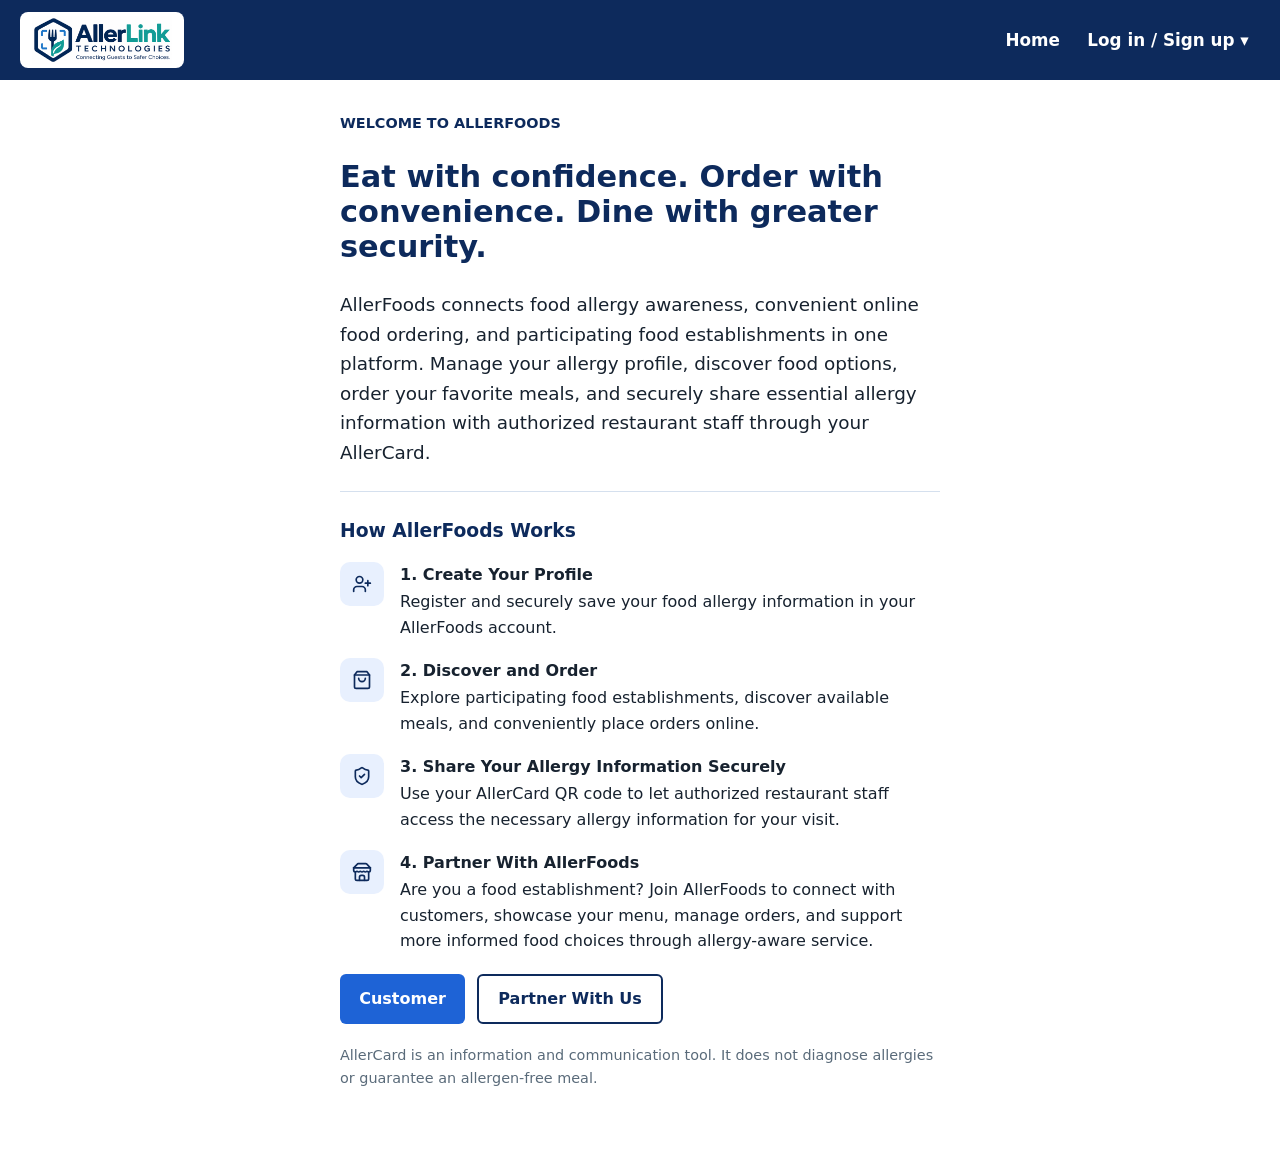
==== index.html @ 04bdafb7 "Add files via upload" ====
<!DOCTYPE html>
<html lang="en">
<head>
  <meta charset="UTF-8">
  <meta name="viewport" content="width=device-width, initial-scale=1">
  <title>AllerLink Technologies | Connecting Customers to Safer Choices</title>
  <link rel="stylesheet" href="styles.css">
</head>
<body>
  <header class="bar">
    <button type="button" id="btn-menu" class="menu-toggle" aria-label="Open menu" aria-controls="sidenav" aria-expanded="false" hidden>
      <svg viewBox="0 0 24 24" aria-hidden="true"><path d="M4 6h16M4 12h16M4 18h16"/></svg>
    </button>
    <a href="#" data-go="home" class="brand"><img src="logo.png" alt="AllerLink Technologies"></a>
    <nav>
      <button data-go="home">Home</button>
      <div class="dropdown" id="login-menu">
        <button type="button" class="dropdown-toggle" aria-haspopup="true" aria-expanded="false">Log in / Sign up ▾</button>
        <ul class="dropdown-menu" hidden>
          <li><button data-go="login" data-kind="customer">User (Customer)</button></li>
          <li><button data-go="login" data-kind="admin">Business</button></li>
          <li><button data-go="login" data-kind="employee">Employee</button></li>
        </ul>
      </div>
      <button id="btn-signout" hidden>Sign out</button>
    </nav>
  </header>

  <div class="menu-backdrop" id="menu-backdrop"></div>

  <div class="layout" id="layout">
    <aside id="sidenav" aria-label="Dashboard menu" hidden>
      <button type="button" id="btn-menu-close" class="menu-close" aria-label="Close menu">×</button>
      <div data-role="customer">
        <button data-go="customer-home"><svg viewBox="0 0 24 24" aria-hidden="true"><rect width="7" height="7" x="3" y="3" rx="1"/><rect width="7" height="7" x="14" y="3" rx="1"/><rect width="7" height="7" x="14" y="14" rx="1"/><rect width="7" height="7" x="3" y="14" rx="1"/></svg> Home</button>
        <button data-go="foods"><svg viewBox="0 0 24 24" aria-hidden="true"><path d="M3 2v7c0 1.1.9 2 2 2h4a2 2 0 0 0 2-2V2"/><path d="M7 2v20"/><path d="M21 15V2a5 5 0 0 0-5 5v6c0 1.1.9 2 2 2h3Zm0 0v7"/></svg> Explore Food</button>
        <button data-go="orders"><svg viewBox="0 0 24 24" aria-hidden="true"><path d="m7.5 4.27 9 5.15"/><path d="M21 8a2 2 0 0 0-1-1.73l-7-4a2 2 0 0 0-2 0l-7 4A2 2 0 0 0 3 8v8a2 2 0 0 0 1 1.73l7 4a2 2 0 0 0 2 0l7-4A2 2 0 0 0 21 16Z"/><path d="m3.3 7 8.7 5 8.7-5"/><path d="M12 22V12"/></svg> My Orders</button>
        <button data-go="allergy"><svg viewBox="0 0 24 24" aria-hidden="true"><path d="M20 13c0 5-3.5 7.5-7.66 8.95a1 1 0 0 1-.67-.01C7.5 20.5 4 18 4 13V6a1 1 0 0 1 1-1c2 0 4.5-1.2 6.24-2.72a1.17 1.17 0 0 1 1.52 0C14.51 3.81 17 5 19 5a1 1 0 0 1 1 1z"/><path d="m9 12 2 2 4-4"/></svg> My Allergy Profile</button>
        <button data-go="favorites"><svg viewBox="0 0 24 24" aria-hidden="true"><path d="M19 14c1.49-1.46 3-3.21 3-5.5A5.5 5.5 0 0 0 16.5 3c-1.76 0-3 .5-4.5 2-1.5-1.5-2.74-2-4.5-2A5.5 5.5 0 0 0 2 8.5c0 2.3 1.5 4.05 3 5.5l7 7Z"/></svg> Favorites</button>
        <button data-go="wallet"><svg viewBox="0 0 24 24" aria-hidden="true"><path d="M19 7V4a1 1 0 0 0-1-1H5a2 2 0 0 0 0 4h15a1 1 0 0 1 1 1v4h-3a2 2 0 0 0 0 4h3a1 1 0 0 0 1-1v-2a1 1 0 0 0-1-1"/><path d="M3 5v14a2 2 0 0 0 2 2h15a1 1 0 0 0 1-1v-4"/></svg> Wallet &amp; Rewards</button>
        <button data-go="card"><svg viewBox="0 0 24 24" aria-hidden="true"><rect width="20" height="14" x="2" y="5" rx="2"/><path d="M2 10h20"/></svg> My AllerCard</button>
        <button data-go="account"><svg viewBox="0 0 24 24" aria-hidden="true"><path d="M20 21v-2a4 4 0 0 0-4-4H8a4 4 0 0 0-4 4v2"/><circle cx="12" cy="7" r="4"/></svg> My Account</button>
        <button data-go="settings"><svg viewBox="0 0 24 24" aria-hidden="true"><path d="M12.22 2h-.44a2 2 0 0 0-2 2v.18a2 2 0 0 1-1 1.73l-.43.25a2 2 0 0 1-2 0l-.15-.08a2 2 0 0 0-2.73.73l-.22.38a2 2 0 0 0 .73 2.73l.15.1a2 2 0 0 1 1 1.72v.51a2 2 0 0 1-1 1.74l-.15.09a2 2 0 0 0-.73 2.73l.22.38a2 2 0 0 0 2.73.73l.15-.08a2 2 0 0 1 2 0l.43.25a2 2 0 0 1 1 1.73V20a2 2 0 0 0 2 2h.44a2 2 0 0 0 2-2v-.18a2 2 0 0 1 1-1.73l.43-.25a2 2 0 0 1 2 0l.15.08a2 2 0 0 0 2.73-.73l.22-.39a2 2 0 0 0-.73-2.73l-.15-.08a2 2 0 0 1-1-1.74v-.5a2 2 0 0 1 1-1.74l.15-.09a2 2 0 0 0 .73-2.73l-.22-.38a2 2 0 0 0-2.73-.73l-.15.08a2 2 0 0 1-2 0l-.43-.25a2 2 0 0 1-1-1.73V4a2 2 0 0 0-2-2z"/><circle cx="12" cy="12" r="3"/></svg> Settings &amp; Privacy</button>
      </div>
      <div data-role="employee">
        <button data-go="employee-home"><svg viewBox="0 0 24 24" aria-hidden="true"><path d="M20 21v-2a4 4 0 0 0-4-4H8a4 4 0 0 0-4 4v2"/><circle cx="12" cy="7" r="4"/></svg> Profile</button>
        <button data-go="employee-users"><svg viewBox="0 0 24 24" aria-hidden="true"><path d="M16 21v-2a4 4 0 0 0-4-4H6a4 4 0 0 0-4 4v2"/><circle cx="9" cy="7" r="4"/><path d="M22 21v-2a4 4 0 0 0-3-3.87"/><path d="M16 3.13a4 4 0 0 1 0 7.75"/></svg> Users</button>
        <button data-go="employee-businesses"><svg viewBox="0 0 24 24" aria-hidden="true"><path d="M6 22V4a2 2 0 0 1 2-2h8a2 2 0 0 1 2 2v18Z"/><path d="M6 12H4a2 2 0 0 0-2 2v6a2 2 0 0 0 2 2h2"/><path d="M18 9h2a2 2 0 0 1 2 2v9a2 2 0 0 1-2 2h-2"/><path d="M10 6h4"/><path d="M10 10h4"/><path d="M10 14h4"/><path d="M10 18h4"/></svg> Businesses</button>
        <button data-go="employee-confirmations"><svg viewBox="0 0 24 24" aria-hidden="true"><rect width="8" height="4" x="8" y="2" rx="1" ry="1"/><path d="M16 4h2a2 2 0 0 1 2 2v14a2 2 0 0 1-2 2H6a2 2 0 0 1-2-2V6a2 2 0 0 1 2-2h2"/><path d="m9 14 2 2 4-4"/></svg> Confirmation</button>
      </div>
      <div data-role="establishment">
        <button data-go="partner-home"><svg viewBox="0 0 24 24" aria-hidden="true"><path d="M20 21v-2a4 4 0 0 0-4-4H8a4 4 0 0 0-4 4v2"/><circle cx="12" cy="7" r="4"/></svg> Profile</button>
        <button data-go="partner-products"><svg viewBox="0 0 24 24" aria-hidden="true"><path d="M6 2 3 6v14a2 2 0 0 0 2 2h14a2 2 0 0 0 2-2V6l-3-4Z"/><path d="M3 6h18"/><path d="M16 10a4 4 0 0 1-8 0"/></svg> Products</button>
        <button data-go="partner-sales"><svg viewBox="0 0 24 24" aria-hidden="true"><path d="M3 3v18h18"/><path d="M7 16V9"/><path d="M12 16v-5"/><path d="M17 16V5"/></svg> Sales</button>
        <button data-go="dashboard"><svg viewBox="0 0 24 24" aria-hidden="true"><path d="M3 7V5a2 2 0 0 1 2-2h2"/><path d="M17 3h2a2 2 0 0 1 2 2v2"/><path d="M21 17v2a2 2 0 0 1-2 2h-2"/><path d="M7 21H5a2 2 0 0 1-2-2v-2"/><path d="M7 12h10"/></svg> Scan AllerCard</button>
      </div>
    </aside>

  <main>
    <button id="btn-back" class="back" aria-label="Go back" hidden>← Back</button>

    <!-- 1. HOMEPAGE -->
    <section data-view="home" class="welcome">
      <p class="eyebrow">Welcome to AllerFoods</p>
      <h1>Eat with confidence. Order with convenience. Dine with greater security.</h1>
      <p class="lead">AllerFoods connects food allergy awareness, convenient online food ordering, and participating food establishments in one platform. Manage your allergy profile, discover food options, order your favorite meals, and securely share essential allergy information with authorized restaurant staff through your AllerCard.</p>
      <hr>
      <h3>How AllerFoods Works</h3>
      <ol class="steps">
        <li class="step">
          <span class="step-icon"><svg viewBox="0 0 24 24" width="20" height="20" fill="none" stroke="currentColor" stroke-width="2" stroke-linecap="round" stroke-linejoin="round" aria-hidden="true"><path d="M16 21v-2a4 4 0 0 0-4-4H6a4 4 0 0 0-4 4v2"/><circle cx="9" cy="7" r="4"/><path d="M19 8v6"/><path d="M22 11h-6"/></svg></span>
          <div><b>1. Create Your Profile</b><p>Register and securely save your food allergy information in your AllerFoods account.</p></div>
        </li>
        <li class="step">
          <span class="step-icon"><svg viewBox="0 0 24 24" width="20" height="20" fill="none" stroke="currentColor" stroke-width="2" stroke-linecap="round" stroke-linejoin="round" aria-hidden="true"><path d="M6 2 3 6v14a2 2 0 0 0 2 2h14a2 2 0 0 0 2-2V6l-3-4Z"/><path d="M3 6h18"/><path d="M16 10a4 4 0 0 1-8 0"/></svg></span>
          <div><b>2. Discover and Order</b><p>Explore participating food establishments, discover available meals, and conveniently place orders online.</p></div>
        </li>
        <li class="step">
          <span class="step-icon"><svg viewBox="0 0 24 24" width="20" height="20" fill="none" stroke="currentColor" stroke-width="2" stroke-linecap="round" stroke-linejoin="round" aria-hidden="true"><path d="M20 13c0 5-3.5 7.5-7.66 8.95a1 1 0 0 1-.67-.01C7.5 20.5 4 18 4 13V6a1 1 0 0 1 1-1c2 0 4.5-1.2 6.24-2.72a1.17 1.17 0 0 1 1.52 0C14.51 3.81 17 5 19 5a1 1 0 0 1 1 1z"/><path d="m9 12 2 2 4-4"/></svg></span>
          <div><b>3. Share Your Allergy Information Securely</b><p>Use your AllerCard QR code to let authorized restaurant staff access the necessary allergy information for your visit.</p></div>
        </li>
        <li class="step">
          <span class="step-icon"><svg viewBox="0 0 24 24" width="20" height="20" fill="none" stroke="currentColor" stroke-width="2" stroke-linecap="round" stroke-linejoin="round" aria-hidden="true"><path d="m2 7 4.17-4.17A2 2 0 0 1 7.59 2h8.82a2 2 0 0 1 1.42.59L22 7"/><path d="M4 12v8a2 2 0 0 0 2 2h12a2 2 0 0 0 2-2v-8"/><path d="M15 22v-4a2 2 0 0 0-2-2h-2a2 2 0 0 0-2 2v4"/><path d="M2 7h20"/><path d="M22 7v3a2 2 0 0 1-2 2 2.7 2.7 0 0 1-1.59-.63.7.7 0 0 0-.82 0A2.7 2.7 0 0 1 16 12a2.7 2.7 0 0 1-1.59-.63.7.7 0 0 0-.82 0A2.7 2.7 0 0 1 12 12a2.7 2.7 0 0 1-1.59-.63.7.7 0 0 0-.82 0A2.7 2.7 0 0 1 8 12a2.7 2.7 0 0 1-1.59-.63.7.7 0 0 0-.82 0A2.7 2.7 0 0 1 4 12a2 2 0 0 1-2-2V7"/></svg></span>
          <div><b>4. Partner With AllerFoods</b><p>Are you a food establishment? Join AllerFoods to connect with customers, showcase your menu, manage orders, and support more informed food choices through allergy-aware service.</p></div>
        </li>
      </ol>
      <div class="actions">
        <button class="primary" data-go="login" data-kind="customer">Customer</button>
        <button class="ghost" data-go="partner">Partner With Us</button>
      </div>
      <p class="note">AllerCard is an information and communication tool. It does not diagnose allergies or guarantee an allergen-free meal.</p>
    </section>

    <!-- 3. CUSTOMER FLOW -->
    <section data-view="privacy" hidden>
      <h2>Before We Collect Your Information</h2>
      <p>Your privacy matters to us. Here is how AllerEats plans to collect and use your personal information.</p>

      <h3>What We Collect</h3>
      <p>Your name, email address, delivery details, food preferences, order information, and food allergy information you provide.</p>

      <h3>Why We Collect It</h3>
      <p>To help you discover partner food establishments, browse menus, place and manage orders, personalize your food experience, and provide allergy-related information when needed.</p>

      <h3>How Your Allergy Information Is Shared</h3>
      <p>If you choose to use the AllerCard, authorized personnel at participating food establishments may view your relevant allergy information after scanning your card. This helps restaurant staff identify your declared allergies and take them into consideration when handling your order.</p>

      <h3>How We Protect Your Information</h3>
      <p>We plan to implement appropriate security measures and access controls to protect your personal information. Your allergy details will not be stored directly in the QR code.</p>

      <h3>How Long We Keep Your Information</h3>
      <p>We will retain your information only for as long as necessary for the stated purposes or as required by applicable law.</p>

      <h3>Your Privacy Rights</h3>
      <p>You may exercise your applicable privacy rights, including requesting access to or correction of your information and requesting its deletion, subject to applicable legal requirements.</p>

      <p class="notice"><b>Important Food Safety Notice:</b> AllerFoods and AllerCard help communicate food allergy information but cannot guarantee that food is allergen-free or prevent all risks of cross-contact.</p>

      <label class="check"><input type="checkbox" id="consent-customer"> I have read this notice and consent to the processing of my allergy information.</label>
      <div class="actions"><button class="primary" id="btn-consent">Continue</button></div>
      <p>Already have an account? <a href="#" data-go="login" data-kind="customer">Log in</a></p>
    </section>

    <section data-view="profile" hidden>
      <h2>Your allergy profile</h2>
      <form id="form-profile">
        <label>Name or display name <input name="display_name" required></label>
        <label>Email <input name="email" type="email" required></label>
        <label>Password <input name="password" type="password" minlength="8" required></label>
        <label>Birthday <input name="birthday" type="date" required></label>
        <label>Age <input name="age" readonly></label>
        <fieldset class="allergy-field"><legend>Food allergies</legend><div id="signup-allergies"></div></fieldset>
        <label>Emergency notes (optional) <textarea name="emergency_notes" rows="2"></textarea></label>
        <button class="primary">Sign up</button>
      </form>
    </section>

    <section data-view="customer-home" hidden>
      <h2 id="home-welcome">Welcome back!</h2>
      <p class="note">Here is what is happening with your AllerFoods account today.</p>

      <h3>Order summary</h3>
      <div class="stats" id="home-summary"></div>
      <p><a href="#" data-go="orders">View all orders</a></p>

      <h3>Recommended for you today</h3>
      <div class="reco-grid" id="home-reco"></div>

      <h3>Your favorite restaurants</h3>
      <div class="rest-grid" id="home-favorites"></div>

      <h3>Promos</h3>
      <div class="promo-grid" id="home-promos"></div>

      <h3>Events</h3>
      <ul class="event-list" id="home-events"></ul>

      <h3>Sponsored</h3>
      <div class="promo-grid" id="home-ads"></div>
    </section>

    <section data-view="orders" hidden>
      <h2>My Orders</h2>
      <div class="panel"><ul id="history"></ul></div>
    </section>

    <section data-view="allergy" hidden>
      <h2>My Allergy Profile</h2>
      <p class="note">AllerFoods checks every dish against these allergies and warns you before you order.</p>
      <form class="panel" id="form-allergy">
        <fieldset class="allergy-field"><legend>Food allergies</legend><div id="edit-allergies"></div></fieldset>
        <label>Emergency notes (optional) <textarea name="emergency_notes" rows="3"></textarea></label>
        <button class="primary">Save changes</button>
      </form>
    </section>

    <section data-view="favorites" hidden>
      <h2>Favorites</h2>
      <p class="note">Restaurants you saved. Tap the heart on a restaurant in Explore Food to add one.</p>
      <div class="rest-grid" id="favorites-list"></div>
    </section>

    <section data-view="card" hidden>
      <h2>My AllerCard</h2>

      <div class="card-layout">
        <div class="card-visual">
          <div id="card3d" aria-label="3D AllerCard. Drag to rotate."></div>
          <p class="note">Drag to rotate. Use Enlarge to view full screen.</p>
          <div class="actions card-zoom-actions">
            <button type="button" class="ghost" id="btn-enlarge-3d">Enlarge 3D card</button>
            <button type="button" class="ghost" id="btn-enlarge-2d">Enlarge flat cards</button>
          </div>
          <div id="card2d"></div>
          <div class="actions">
            <button class="ghost" id="btn-download">Download card</button>
            <button class="primary" data-go="delivery">Order physical AllerCard</button>
          </div>
          <p class="note">AllerPass package: ₱199 per 3 months. Includes your AllerCard, profile updates anytime, and access at every participating establishment.</p>
        </div>
      </div>
    </section>

    <section data-view="account" hidden>
      <h2>My Account</h2>
      <form class="panel account-form" id="form-edit">
        <div class="avatar-wrap">
          <img id="avatar-preview" src="" alt="Profile picture" class="avatar" hidden>
          <div id="avatar-placeholder" class="avatar avatar-placeholder">?</div>
          <label class="avatar-btn">
            Change photo
            <input type="file" id="avatar-input" accept="image/*" hidden>
          </label>
        </div>

        <label>Membership No. <input name="membership_no" readonly class="locked"></label>
        <label>Name or display name <input name="display_name" required></label>
        <label>Gender
          <select name="gender">
            <option value="">Select…</option>
            <option value="male">Male</option>
            <option value="female">Female</option>
          </select>
        </label>
        <label>Birthday <input name="birthday" type="date" required></label>
        <label>Age <input name="age" readonly class="locked"></label>
        <label>Issue date <input name="issue_date" readonly class="locked"></label>
        <label>Valid until <input name="valid_until" readonly class="locked"></label>
        <button class="primary">Save changes</button>
      </form>
    </section>

    <section data-view="settings" hidden>
      <h2>Settings &amp; Privacy</h2>
      <form class="panel account-form" id="form-password">
        <h3>Change password</h3>
        <label>New password <input name="password" type="password" minlength="8" required autocomplete="new-password"></label>
        <label>Confirm new password <input name="confirm" type="password" minlength="8" required autocomplete="new-password"></label>
        <button class="primary">Update password</button>
      </form>
      <div class="panel account-form">
        <h3>Your privacy</h3>
        <p>Your allergy information is shown only to authorized staff at participating establishments after they scan your AllerCard. Your allergy details are not stored in the QR code.</p>
        <p>You can ask to see, correct or delete your information at any time. Email <a href="mailto:allerlinktech.customerservice@gmail.com">allerlinktech.customerservice@gmail.com</a>.</p>
        <p class="notice"><b>Important Food Safety Notice:</b> AllerFoods and AllerCard help communicate food allergy information but cannot guarantee that food is allergen-free or prevent all risks of cross-contact.</p>
      </div>
    </section>


    <section data-view="foods" hidden>
      <h2>Explore Food</h2>
      <p class="note">Pick a partner restaurant to see their posted menu. Dishes are checked against your allergy profile. Confirm ingredients with staff — AllerFoods cannot guarantee an allergen-free meal.</p>
      <div id="diet-filter"></div>
      <div id="menu"></div>
      <div class="panel">
        <h3>Your order</h3>
        <ul id="cart-lines"></ul>
        <p>Total: <b id="cart-total">₱0.00</b> · You earn <b id="cart-points">0</b> point per order</p>
        <label class="check" id="use-points-row" hidden>
          <input type="checkbox" id="use-points">
          <span>Use my points (<b id="points-available">0</b> available, 1 point = ₱1 off)</span>
        </label>
        <p id="discount-line" hidden>Points discount: −<b id="cart-discount">₱0.00</b> · You pay <b id="cart-pay">₱0.00</b></p>
        <label>Payment method
          <select id="pay-method">
            <option value="wallet">AllerPass Wallet</option>
            <option value="gcash">GCash</option>
            <option value="maya">Maya</option>
            <option value="card">Credit or debit card</option>
            <option value="cod">Cash on delivery</option>
          </select>
        </label>
        <button class="primary" id="btn-place-order">Place order</button>
      </div>
    </section>

    <section data-view="wallet" hidden>
      <h2>Wallet &amp; Rewards</h2>
      <div class="stats">
        <div class="stat"><small>Cash balance</small><b id="w-cash">₱0.00</b></div>
        <div class="stat"><small>Points</small><b id="w-points">0</b></div>
      </div>
      <p class="note">You earn 1 point for every food order. Use your points at checkout: 1 point = ₱1 off.</p>
      <form class="panel" id="form-topup">
        <h3>Add cash</h3>
        <label>Amount (₱) <input name="amount" type="number" min="50" max="10000" step="50" required></label>
        <label>Pay with
          <select name="method">
            <option value="gcash">GCash</option>
            <option value="maya">Maya</option>
            <option value="card">Credit or debit card</option>
          </select>
        </label>
        <button class="primary">Add cash</button>
        <small>Demo: payments are simulated. Real money needs a payment gateway such as PayMongo.</small>
      </form>
    </section>

    <section data-view="signup-done" hidden>
      <div class="status" id="signup-loading">
        <div class="spinner" aria-hidden="true"></div>
        <p>Creating your account…</p>
      </div>
      <div class="status" id="signup-success" hidden>
        <div class="tick" aria-hidden="true">✓</div>
        <h2>Successfully signed up</h2>
        <button class="primary" data-go="login" data-kind="customer">Sign-In</button>
      </div>
    </section>


    <section data-view="delivery" hidden>
      <h2>Delivery information</h2>
      <form id="form-delivery">
        <label>Contact number <input name="phone" type="tel" required></label>
        <label>House/building number and street <input name="street" required></label>
        <label>Barangay <input name="barangay" required></label>
        <label>City/Municipality <input name="city" required></label>
        <label>Province <input name="province" required></label>
        <label>ZIP code <input name="zip" required></label>
        <label>Delivery instructions (optional) <textarea name="notes" rows="2"></textarea></label>
        <label>Payment method
          <select name="payment_method">
            <option value="gcash">GCash</option>
            <option value="maya">Maya</option>
            <option value="card">Credit or debit card</option>
            <option value="cod">Cash on delivery</option>
          </select>
        </label>
        <button class="primary">Place order</button>
      </form>
    </section>

    <section data-view="done" hidden>
      <h2>Order received</h2>
      <p>We sent a confirmation to your email. We will confirm your delivery date once your card is ready.</p>
      <div class="actions"><button class="primary" data-go="customer-home">Back to dashboard</button></div>
    </section>

    <!-- 2. FOOD ESTABLISHMENT FLOW -->
    <section data-view="partner" hidden>
      <h2>Partner with AllerLink</h2>
      <p>Membership: <b>₱399 per month</b>, billed after your application is approved.</p>
      <form id="form-partner">
        <label>Business name <input name="business_name" required></label>
        <label>Business type
          <select name="business_type"><option>Restaurant</option><option>Café</option><option>Bakery</option><option>Hotel or resort</option><option>Catering</option><option>Food stall or court</option><option>Others</option></select>
          <input name="business_type_other" placeholder="Type your business type, e.g. Food truck" hidden>
        </label>
        <label>Business address <input name="address" required></label>
        <label>Contact person <input name="contact_person" required></label>
        <label>Business email (this is your login) <input name="email" type="email" required></label>
        <label>Password <input name="password" type="password" minlength="8" required></label>
        <label>Phone number <input name="phone" type="tel" required></label>
        <fieldset class="doc-group">
          <legend>Proof of registered business</legend>
          <p class="note">Upload a clear photo or scan of each document. PDF or image (JPG, PNG, ...), up to 2 MB each. Only the AllerLink team reviewing your application can see them.</p>
          <div id="doc-fields"></div>
        </fieldset>
        <label class="check"><input type="checkbox" name="consent" required> I acknowledge the privacy notice and agree to handle customer allergy information only for food-safety communication.</label>
        <button class="primary">Submit application</button>
      </form>
      <p>Already a partner? <a href="#" data-go="login" data-kind="admin">Log in</a></p>
    </section>

    <section data-view="partner-done" hidden>
      <h2>Application received</h2>
      <p>The AllerLink team will review it and email you an approval or rejection. Once approved, log in with the email and password you just registered.</p>
    </section>

    <section data-view="login" hidden>
      <h2 id="login-title">User log in</h2>
      <form id="form-login">
        <label>Email <input name="email" type="email" required></label>
        <label>Password <input name="password" type="password" required></label>
        <button class="primary">Log in</button>
      </form>
      <p id="signup-line">No account yet? <a href="#" id="signup-link" data-go="privacy">Sign up</a></p>
    </section>

    <!-- PARTNER / BUSINESS DASHBOARD -->
    <section data-view="partner-home" hidden>
      <h2>Business profile</h2>
      <p class="note">Your restaurant or café account on AllerLink. Guests never see this page.</p>
      <form class="panel" id="form-partner-profile">
        <div class="avatar-wrap">
          <img id="biz-avatar-preview" src="" alt="Business logo" class="avatar" hidden>
          <div id="biz-avatar-placeholder" class="avatar avatar-placeholder">B</div>
          <label class="avatar-btn">
            Change business photo
            <input type="file" id="biz-avatar-input" accept="image/*" hidden>
          </label>
        </div>
        <label>Business name <input name="business_name" required></label>
        <label>Business type
          <select name="business_type">
            <option>Restaurant</option><option>Café</option><option>Bakery</option>
            <option>Hotel or resort</option><option>Catering</option><option>Food stall or court</option><option>Others</option>
          </select>
          <input name="business_type_other" placeholder="Type your business type, e.g. Food truck" hidden>
        </label>
        <label>Business address <input name="address"></label>
        <label>Contact person <input name="contact_person"></label>
        <label>Business email <input name="email" type="email"></label>
        <label>Phone number <input name="phone" type="tel"></label>
        <label>About / notes (optional) <textarea name="notes" rows="2"></textarea></label>
        <button class="primary" type="submit">Save profile</button>
        <p id="partner-profile-msg" class="note"></p>
      </form>
      <div class="stats">
        <div class="stat"><small>Account status</small><b id="partner-status">—</b></div>
        <div class="stat"><small>Total scans</small><b id="partner-scan-count">0</b></div>
      </div>
    </section>

    <section data-view="partner-products" hidden>
      <h2>Products</h2>
      <p class="note">Add dishes guests can order on AllerFoods. Include ingredients so allergy checks stay accurate.</p>
      <form class="panel" id="form-product">
        <h3 id="product-form-title">Add product</h3>
        <label>Name <input name="name" required placeholder="Grilled Chicken Bowl"></label>
        <label>Price (₱) <input name="price" type="number" min="1" step="0.01" required></label>
        <label>Ingredients <input name="ingredients" placeholder="chicken, rice, garlic, oil"></label>
        <label>Allergens (comma-separated) <input name="allergens" placeholder="gluten, dairy"></label>
        <fieldset class="diet-field"><legend>Dietary tags (optional)</legend><div id="product-diets"></div></fieldset>
        <label>Photo (optional) <input type="file" id="product-image-input" accept="image/*"></label>
        <div id="product-image-wrap" class="photo-preview" hidden>
          <img id="product-image-preview" alt="Photo preview">
          <button type="button" id="product-image-remove" aria-label="Remove photo">×</button>
        </div>
        <button class="primary" type="submit" id="product-submit">Add product</button>
        <button class="ghost" type="button" id="product-cancel" hidden>Cancel</button>
      </form>
      <div id="product-list" class="list-stack"></div>
    </section>

    <section data-view="partner-sales" hidden>
      <h2>Sales</h2>
      <p class="note">Totals from recorded partner sales. Switch the range below.</p>
      <div class="filters" id="sales-range">
        <button type="button" data-range="daily" aria-pressed="true">Daily</button>
        <button type="button" data-range="monthly">Monthly</button>
        <button type="button" data-range="yearly">Yearly</button>
      </div>
      <div class="stats">
        <div class="stat"><small id="sales-label">Today</small><b id="sales-total">₱0</b></div>
        <div class="stat"><small>Orders</small><b id="sales-count">0</b></div>
        <div class="stat"><small>Average order</small><b id="sales-avg">₱0</b></div>
      </div>
      <div class="panel table-wrap">
        <table>
          <thead><tr><th>When</th><th>Item / note</th><th>Amount</th></tr></thead>
          <tbody id="sales-rows"></tbody>
        </table>
      </div>
      <form class="panel" id="form-manual-sale">
        <h3>Record a sale (optional)</h3>
        <label>Description <input name="note" placeholder="Walk-in order" required></label>
        <label>Amount (₱) <input name="amount" type="number" min="1" step="0.01" required></label>
        <button class="primary" type="submit">Add to sales</button>
      </form>
    </section>

    <!-- EMPLOYEE DASHBOARD -->
    <section data-view="employee-home" hidden>
      <h2>Employee profile</h2>
      <p class="note">Your AllerLink staff account. Your ID is assigned by AllerLink and cannot be changed.</p>
      <form class="panel" id="form-employee">
        <div class="avatar-wrap">
          <img id="emp-avatar-preview" src="" alt="Profile picture" class="avatar" hidden>
          <div id="emp-avatar-placeholder" class="avatar avatar-placeholder">E</div>
          <label class="avatar-btn">
            Change photo
            <input type="file" id="emp-avatar-input" accept="image/*" hidden>
          </label>
        </div>
        <label>Employee ID <input name="employee_no" readonly class="locked"></label>
        <label>Email <input name="email" readonly class="locked"></label>
        <label>Name <input name="display_name" required></label>
        <label>Branch <input name="branch" placeholder="e.g. Main branch" required></label>
        <button class="primary" type="submit">Save profile</button>
      </form>
    </section>

    <section data-view="employee-users" hidden>
      <h2>Users</h2>
      <p class="note">Customer accounts. Suspending blocks sign-in. Deleting removes the account and its data for good.</p>
      <div class="stats">
        <div class="stat"><small>Total</small><b id="eu-total">0</b></div>
        <div class="stat"><small>Active</small><b id="eu-active">0</b></div>
        <div class="stat"><small>Inactive</small><b id="eu-inactive">0</b></div>
      </div>
      <input id="eu-search" type="search" placeholder="Search name or email" aria-label="Search">
      <div class="panel table-wrap">
        <table>
          <thead><tr><th>User</th><th>Points</th><th>Orders</th><th>Status</th><th></th></tr></thead>
          <tbody id="eu-rows"></tbody>
        </table>
      </div>
      <div class="panel" id="eu-detail" hidden></div>
    </section>

    <section data-view="employee-businesses" hidden>
      <h2>Businesses</h2>
      <p class="note">Business accounts. Suspending also hides the business from AllerFoods.</p>
      <div class="stats">
        <div class="stat"><small>Total</small><b id="eb-total">0</b></div>
        <div class="stat"><small>Active</small><b id="eb-active">0</b></div>
        <div class="stat"><small>Inactive</small><b id="eb-inactive">0</b></div>
      </div>
      <input id="eb-search" type="search" placeholder="Search name, address or contact" aria-label="Search">
      <div class="panel table-wrap">
        <table>
          <thead><tr><th>Business</th><th>Location</th><th>Products</th><th>Sales</th><th>Status</th><th></th></tr></thead>
          <tbody id="eb-rows"></tbody>
        </table>
      </div>
      <div class="panel" id="eb-detail" hidden></div>
    </section>

    <section data-view="employee-confirmations" hidden>
      <h2>Confirmation</h2>
      <p class="note">Review business applications. Approving activates the account the business registered and emails the owner.</p>
      <div class="filters" id="ec-filter">
        <button type="button" data-filter="pending" aria-pressed="true">Pending</button>
        <button type="button" data-filter="approved" aria-pressed="false">Approved</button>
        <button type="button" data-filter="rejected" aria-pressed="false">Rejected</button>
        <button type="button" data-filter="all" aria-pressed="false">All</button>
      </div>
      <div id="ec-list" class="list-stack"></div>
    </section>

    <section data-view="dashboard" hidden>
      <h2>Scan AllerCard</h2>
      <div class="stats"><div class="stat"><small>Total scans</small><b id="stat-total">0</b></div></div>
      <div class="panel">
        <h3>Scan an AllerCard</h3>
        <div id="reader"></div>
        <button class="primary" id="btn-scan">Start camera</button>
        <small>Demo: paste a card ID instead</small>
        <input id="manual-token" placeholder="Card ID">
        <button class="ghost" id="btn-manual">Look up</button>
      </div>
      <div class="panel result" id="result" hidden>
        <h3>Allergies for this visit</h3>
        <p id="result-name"></p>
        <ul id="result-allergies"></ul>
        <p class="note">Verify ingredients and cross-contact before serving. This view closes when you press done.</p>
        <button class="ghost" id="btn-close">Done</button>
      </div>
    </section>
  </main>
  </div>

  <div id="zoom-layer" hidden>
    <div id="zoom-bar">
      <button type="button" id="zoom-out" aria-label="Zoom out">−</button>
      <button type="button" id="zoom-in" aria-label="Zoom in">+</button>
      <button type="button" id="zoom-close">Close</button>
    </div>
    <div id="zoom-stage">
      <img id="zoom-img" alt="AllerCard enlarged">
    </div>
  </div>

  <script src="https://cdnjs.cloudflare.com/ajax/libs/qrcodejs/1.0.0/qrcode.min.js"></script>
  <script src="https://cdnjs.cloudflare.com/ajax/libs/html5-qrcode/2.3.8/html5-qrcode.min.js"></script>
  <script src="https://cdn.jsdelivr.net/npm/@supabase/supabase-js@2.45.0/dist/umd/supabase.min.js"></script>
  <script src="https://cdn.jsdelivr.net/npm/three@0.128.0/build/three.min.js"></script>
  <script src="https://cdn.jsdelivr.net/npm/three@0.128.0/examples/js/controls/OrbitControls.js"></script>
  <script src="cardart.js"></script>
  <script src="card3d.js"></script>
  <script src="allergy-picker.js"></script>
  <script src="business-documents.js"></script>
  <script src="diets.js"></script>
  <script src="app.js"></script>
  <script src="foods.js"></script>
  <script src="promos.js"></script>
  <script src="customer-home.js"></script>
  <script src="employee.js"></script>
  <script src="card-zoom.js"></script>
</body>
</html>
---- styles.css ----
:root {
  --navy: #0d2a5c;
  --blue: #1e63d6;
  --blue-light: #dbe7fb;
  --bg: #ffffff;
  --ink: #17222f;
  --line: #d5e0ee;
  font-family: "Segoe UI", system-ui, sans-serif;
}
* { box-sizing: border-box; }
body { margin: 0; background: var(--bg); color: var(--ink); line-height: 1.6; }

.bar { display: flex; justify-content: space-between; align-items: center; flex-wrap: wrap; gap: .5rem;
       padding: .75rem 1.25rem; background: var(--navy); }
.brand { color: #fff; font-weight: 700; font-size: 1.2rem; text-decoration: none; }
.brand small { color: var(--blue-light); font-weight: 400; }
.bar nav button { background: none; border: 0; color: #fff; font: inherit; font-weight: 700; font-size: 1.05rem;
                  cursor: pointer; padding: .4rem .7rem; }
.bar nav button:hover { text-decoration: underline; }

main { width: 100%; max-width: 640px; margin: 0 auto; padding: 2rem 1.25rem 4rem; }
h1 { font-size: clamp(1.9rem, 5vw, 2.8rem); line-height: 1.15; color: var(--navy); }
h2 { color: var(--navy); }
.back { background: none; border: 0; color: var(--navy); font: inherit; font-weight: 600; cursor: pointer; padding: 0; margin-bottom: 1rem; }
.back:hover { text-decoration: underline; }
main a { color: var(--navy); font-weight: 600; }
.lead { font-size: 1.15rem; }
.how { padding-left: 1.2rem; }
.note { font-size: .9rem; color: #5a6b7a; }
[hidden] { display: none !important; }

form { display: grid; gap: .9rem; }
label { display: grid; gap: .25rem; font-weight: 600; }
input, select, textarea { font: inherit; padding: .55rem .7rem; border: 1px solid var(--line); border-radius: 6px; background: #fff; }
input:focus-visible, select:focus-visible, textarea:focus-visible, button:focus-visible { outline: 3px solid var(--blue); outline-offset: 2px; }
.check { display: flex; gap: .6rem; font-weight: 400; align-items: start; }

button.primary, button.ghost { font: inherit; font-weight: 600; padding: .65rem 1.2rem; border-radius: 6px; cursor: pointer; }
button.primary { background: var(--blue); color: #fff; border: 0; }
button.ghost { background: #fff; color: var(--navy); border: 2px solid var(--navy); }
.actions { display: flex; gap: .75rem; flex-wrap: wrap; margin: 1.25rem 0; }

#card3d { width: 100%; aspect-ratio: 16 / 10; overflow: hidden; border-radius: 12px; cursor: grab;
          background: radial-gradient(circle at 50% 40%, #ffffff, var(--blue-light)); }
#card3d:active { cursor: grabbing; }
#card3d canvas { display: block; max-width: 100%; height: auto; }
.panel { background: #fff; border: 1px solid var(--line); border-radius: 8px; padding: 1rem; margin-bottom: 1rem; display: grid; gap: .6rem; }
.result { border-color: var(--blue); background: #f3f7fe; }

.status { display: grid; justify-items: center; gap: 1rem; padding: 3rem 0; text-align: center; }
.spinner { width: 56px; height: 56px; border: 6px solid var(--blue-light); border-top-color: var(--blue);
           border-radius: 50%; animation: spin .9s linear infinite; }
.tick { width: 72px; height: 72px; display: grid; place-items: center; border-radius: 50%;
        background: var(--blue); color: #fff; font-size: 2.5rem; }
@keyframes spin { to { transform: rotate(360deg); } }
@media (prefers-reduced-motion: reduce) { .spinner { animation-duration: 3s; } }

/* Dashboard side menu */
.layout.with-side { display: grid; grid-template-columns: 250px 1fr; }
#sidenav { display: flex; flex-direction: column; gap: .25rem; padding: 1rem .75rem;
           background: var(--navy); min-height: calc(100vh - 56px); }
#sidenav [data-role] { display: contents; }
#sidenav button { display: flex; align-items: center; gap: .75rem; width: 100%; padding: .65rem .8rem;
                  background: none; border: 0; border-radius: 8px; color: #fff; font: inherit; font-weight: 700;
                  text-align: left; cursor: pointer; }
#sidenav button:hover { background: rgba(255, 255, 255, .12); }
#sidenav button[aria-current] { background: var(--blue); font-weight: 600; }
#sidenav svg { width: 20px; height: 20px; flex: none; fill: none; stroke: currentColor;
               stroke-width: 2; stroke-linecap: round; stroke-linejoin: round; }


/* Dashboard look: navy side menu, light page, white cards */
.layout.with-side { background: #f2f5fa; }
.layout.with-side main { max-width: 900px; margin: 0; }
.layout.with-side button.primary { background: var(--blue); }
.stats { display: grid; grid-template-columns: repeat(auto-fit, minmax(160px, 1fr)); gap: 1rem; margin: 1rem 0; }
.stat { display: grid; gap: .25rem; padding: 1rem; background: #fff; border: 1px solid var(--line);
        border-radius: 12px; box-shadow: 0 1px 3px rgba(13, 42, 92, .08); }
.stat b { font-size: 1.6rem; color: var(--navy); }
.chips { display: flex; flex-wrap: wrap; gap: .5rem; }
.chip { padding: .25rem .8rem; background: #e8f0fe; color: var(--navy); border-radius: 999px; font-weight: 600; }
.dish { display: flex; justify-content: space-between; align-items: center; gap: 1rem; margin-bottom: .6rem;
        padding: .75rem 1rem; background: #fff; border: 1px solid var(--line); border-radius: 10px; }
.dish.unsafe { background: #fff7f7; border-color: #f0b4b4; }
.dish.unsafe .dish-img { opacity: .6; }
.tag { padding: .2rem .6rem; background: #fde8e8; color: #a12626; border-radius: 6px;
       font-size: .85rem; font-weight: 600; white-space: nowrap; }
.link { background: none; border: 0; padding: 0; color: var(--navy); font: inherit; text-decoration: underline; cursor: pointer; }

.brand img { display: block; height: 56px; padding: 4px 12px; background: #fff; border-radius: 8px; }
#card2d { display: grid; grid-template-columns: repeat(auto-fit, minmax(280px, 1fr)); gap: 1rem; margin: 1rem 0; }
#card2d canvas { width: 100%; height: auto; border-radius: 10px; box-shadow: 0 2px 8px rgba(13, 42, 92, .15); }
#history { margin: 0; padding-left: 1.2rem; }

.layout.with-side main { max-width: 1180px; margin: 0 auto; padding: 2rem 1.75rem 4rem; }

.card-layout {
  display: flex;
  flex-direction: row;
  flex-wrap: nowrap;
  gap: 2.5rem;
  align-items: flex-start;
  justify-content: center;
  margin: 1.5rem auto 2.5rem;
  width: 100%;
  max-width: 1100px;
}
.card-info { flex: 0 1 420px; min-width: 320px; }
.card-info h3 { margin-top: 0; margin-bottom: 0.85rem; font-size: 1.25rem; }
.card-info .panel { padding: 1.35rem 1.4rem; gap: 0.85rem; box-shadow: 0 2px 10px rgba(13, 42, 92, 0.07); }
.card-info input.locked, .card-info input[readonly] {
  background: #f0f4f9; color: #3a4a5a; cursor: default; border-color: #c8d4e4;
}
.avatar-wrap { display: flex; flex-direction: column; align-items: center; gap: 0.6rem; margin-bottom: 0.5rem; }
.avatar {
  width: 96px; height: 96px; border-radius: 50%; object-fit: cover;
  border: 3px solid var(--blue-light); background: #e8eef7;
}
.avatar-placeholder {
  display: grid; place-items: center; font-size: 2rem; font-weight: 700; color: var(--navy); background: var(--blue-light);
}
.avatar-btn { font-size: 0.9rem; font-weight: 600; color: var(--blue); cursor: pointer; text-decoration: underline; }
.card-visual { flex: 0 1 520px; min-width: 280px; display: flex; flex-direction: column; align-items: center; }
.card-visual #card3d { width: 100%; max-width: 480px; }
.card-visual .note { text-align: center; }

#card2d canvas { cursor: zoom-in; }
#card3d.is-fullscreen {
  position: fixed; inset: 0; z-index: 80; width: 100vw; max-width: none; height: 100vh;
  aspect-ratio: auto; border-radius: 0; background: #eef3fb;
}
#card3d.is-fullscreen canvas { width: 100% !important; height: 100% !important; }
#zoom-layer { position: fixed; inset: 0; z-index: 90; background: rgba(13, 42, 92, .92); }
#zoom-layer.mode-3d { background: transparent; pointer-events: none; }
#zoom-layer.mode-3d #zoom-bar { pointer-events: auto; }
#zoom-bar { position: absolute; top: .75rem; right: .75rem; z-index: 2; display: flex; gap: .5rem; }
#zoom-bar button {
  min-width: 44px; min-height: 44px; border: 0; border-radius: 8px;
  background: #fff; color: var(--navy); font-weight: 700; font-size: 1.1rem;
}
#zoom-stage { width: 100%; height: 100%; overflow: hidden; display: grid; place-items: center; touch-action: none; }
#zoom-img { max-width: 92vw; max-height: 88vh; transform-origin: center center; border-radius: 12px; cursor: grab; }
.cart-remove { margin-left: .6rem; background: none; border: 0; padding: 0; color: #a12626; font-weight: 700; text-decoration: underline; cursor: pointer; }

@media (max-width: 980px) {
  .card-layout { flex-direction: column; align-items: center; }
  .card-info, .card-visual { width: 100%; max-width: 480px; }
}

/* Partner desk */
.list-stack { display: grid; gap: .75rem; margin-top: 1rem; }
.product-card .product-head { display: flex; justify-content: space-between; gap: 1rem; align-items: start; }
.product-card .meta { margin: .25rem 0 0; font-size: .9rem; color: #5a6b7a; }
.danger-btn { color: #a12626 !important; border-color: #a12626 !important; }
.filters { display: flex; flex-wrap: wrap; gap: .5rem; margin: 0 0 1rem; }
.filters button {
  min-height: 40px; border-radius: 999px; border: 1px solid var(--line);
  background: #fff; color: var(--navy); font-weight: 700; padding: .35rem 1rem;
}
.filters button[aria-pressed="true"] { background: var(--navy); color: #fff; border-color: var(--navy); }
.table-wrap { overflow-x: auto; }
.table-wrap table { width: 100%; border-collapse: collapse; font-size: .92rem; }
.table-wrap th, .table-wrap td { text-align: left; padding: .65rem .5rem; border-top: 1px solid var(--line); }
.table-wrap th { color: #5a6b7a; font-size: .75rem; text-transform: uppercase; }

.card-zoom-actions { justify-content: center; margin: 0.5rem 0 0.75rem; }
#zoom-layer[hidden] { display: none !important; }

/* AllerFoods restaurants */
.rest-grid {
  display: grid;
  grid-template-columns: repeat(auto-fill, minmax(140px, 1fr));
  gap: 0.85rem;
  margin: 0.75rem 0 1.25rem;
}
.rest-card {
  display: flex;
  flex-direction: column;
  align-items: center;
  gap: 0.45rem;
  padding: 1rem 0.75rem;
  background: #fff;
  border: 1px solid var(--line);
  border-radius: 12px;
  cursor: pointer;
  text-align: center;
  font: inherit;
  color: var(--ink);
}
.rest-card:hover { border-color: var(--blue); box-shadow: 0 2px 8px rgba(13,42,92,.1); }
.rest-logo {
  width: 72px;
  height: 72px;
  border-radius: 50%;
  object-fit: cover;
  border: 3px solid var(--blue-light);
  background: #e8eef7;
}
.rest-logo-fallback {
  display: grid;
  place-items: center;
  font-size: 1.6rem;
  font-weight: 700;
  color: var(--navy);
}
.rest-name { font-weight: 700; color: var(--navy); font-size: 0.95rem; }
.rest-meta { font-size: 0.8rem; color: #5a6b7a; }
.rest-heading {
  display: flex;
  align-items: center;
  gap: 0.85rem;
  margin: 0.5rem 0 1rem;
}
.back-inline {
  background: none;
  border: 0;
  color: var(--navy);
  font: inherit;
  font-weight: 600;
  cursor: pointer;
  padding: 0;
  margin-bottom: 0.5rem;
}
.back-inline:hover { text-decoration: underline; }

/* Cart quantity + / − */
.cart-line {
  display: flex;
  align-items: center;
  justify-content: space-between;
  gap: 0.75rem;
  list-style: none;
  margin: 0.4rem 0;
}
#cart-lines { padding-left: 0; }
.qty-controls {
  display: inline-flex;
  align-items: center;
  gap: 0.35rem;
}
.qty-btn {
  width: 32px;
  height: 32px;
  border-radius: 8px;
  border: 1px solid var(--line);
  background: #fff;
  color: var(--navy);
  font-weight: 700;
  font-size: 1.1rem;
  line-height: 1;
  cursor: pointer;
}
.qty-btn:hover { border-color: var(--blue); }
.qty-num { min-width: 1.25rem; text-align: center; font-weight: 700; }

/* Log in / Sign up dropdown */
.dropdown { position: relative; display: inline-block; }
.dropdown-menu { position: absolute; right: 0; top: 100%; z-index: 20; min-width: 190px; margin: .25rem 0 0;
                 padding: .35rem; list-style: none; background: #fff; border: 1px solid var(--line);
                 border-radius: 8px; box-shadow: 0 4px 14px rgba(13, 42, 92, .18); }
.bar nav .dropdown-menu button { display: block; width: 100%; text-align: left; color: var(--navy);
                                 font-size: 1rem; border-radius: 6px; }
.bar nav .dropdown-menu button:hover { background: var(--blue-light); text-decoration: none; }

/* Homepage */
.welcome h1 { font-size: clamp(1.5rem, 4vw, 1.9rem); }
.welcome h3 { color: var(--navy); margin: 1.5rem 0 1rem; }
.welcome hr { border: 0; border-top: 1px solid var(--line); margin: 1.5rem 0 0; }
.eyebrow { margin: 0 0 .75rem; font-size: .9rem; font-weight: 600; text-transform: uppercase; color: var(--navy); }
.steps { display: grid; gap: 1.1rem; margin: 0; padding: 0; list-style: none; }
.step { display: flex; gap: 1rem; align-items: flex-start; }
.step p { margin: .1rem 0 0; }
.step-icon { flex: none; display: grid; place-items: center; width: 44px; height: 44px; border-radius: 10px;
             background: #e8f0fe; color: var(--navy); }
.step-icon svg { width: 20px; height: 20px; fill: none; stroke: currentColor; stroke-width: 2;
                 stroke-linecap: round; stroke-linejoin: round; }

/* Employee dashboard */
[data-view="employee-home"] { max-width: 480px; margin: 0 auto; } /* centers the title, note and form together */
#form-employee input[readonly] { background: #f0f4f9; color: #3a4a5a; cursor: default; border-color: #c8d4e4; }
#eu-search, #eb-search { width: 100%; max-width: 380px; margin-bottom: 1rem; }
.row-actions { white-space: nowrap; }
.row-actions .link { margin-right: .75rem; }
.link.danger { color: #a12626; }
.badge { padding: .2rem .6rem; border-radius: 999px; font-size: .85rem; font-weight: 600; white-space: nowrap; }
.badge.ok { background: #e8f0fe; color: var(--navy); }
.badge.off { background: #fde8e8; color: #a12626; }
.detail-grid { display: grid; grid-template-columns: repeat(auto-fit, minmax(180px, 1fr)); gap: .75rem 1.5rem; }
.detail-grid div { display: grid; }
.detail-grid small { color: #5a6b7a; }

/* Product photos */
.product-thumb { width: 72px; height: 72px; object-fit: cover; border-radius: 10px; flex: none; }
.product-text { flex: 1; }
.photo-preview { position: relative; width: 120px; height: 120px; }
.photo-preview img { width: 100%; height: 100%; object-fit: cover; border-radius: 10px; }
.photo-preview button { position: absolute; top: -8px; right: -8px; width: 26px; height: 26px; padding: 0;
                        border: 0; border-radius: 50%; background: #a12626; color: #fff;
                        font-size: 1.1rem; line-height: 1; cursor: pointer; }
.dish-img { width: 72px; height: 72px; object-fit: cover; border-radius: 10px; flex: none; }
.dish > div { flex: 1; }

/* Allergy dropdown */
.allergy-field { border: 0; margin: 0; padding: 0; min-width: 0; }
.allergy-field legend { padding: 0; margin-bottom: .25rem; font-weight: 600; }
.allergy-dropdown { border: 1px solid var(--line); border-radius: 6px; background: #fff; }
.allergy-dropdown summary { padding: .55rem .7rem; cursor: pointer; overflow: hidden;
                            text-overflow: ellipsis; white-space: nowrap; text-transform: capitalize; }
.allergy-options { display: grid; grid-template-columns: repeat(auto-fill, minmax(160px, 1fr)); gap: .6rem;
                   padding: .75rem; border-top: 1px solid var(--line); }
.allergy-options input[type="checkbox"] { width: auto; padding: 0; margin-top: .3rem; }
.allergy-other { grid-column: 1 / -1; display: grid; gap: .6rem; }
.allergy-add { display: flex; gap: .5rem; }
.allergy-add input { flex: 1; min-width: 0; }
.allergy-add button { padding: .45rem 1rem; }
.chip-remove { background: none; border: 0; padding: 0 .1rem; margin-left: .2rem; color: var(--navy);
               font: inherit; font-weight: 700; cursor: pointer; }

/* Mobile: hamburger + slide-in dashboard menu */
.menu-toggle { display: none; align-items: center; justify-content: center; width: 44px; height: 44px; padding: 0;
               background: none; border: 0; border-radius: 8px; color: #fff; cursor: pointer; }
.menu-toggle:hover { background: rgba(255, 255, 255, .12); }
.menu-toggle svg { width: 26px; height: 26px; fill: none; stroke: currentColor; stroke-width: 2; stroke-linecap: round; }
#sidenav .menu-close { display: none; }
.menu-backdrop { display: none; }

@media (max-width: 700px) {
  .menu-toggle { display: inline-flex; }
  .brand { margin-right: auto; }
  .brand img { height: 44px; }

  .layout.with-side { grid-template-columns: minmax(0, 1fr); }
  .layout.with-side main { padding: 1.25rem 1rem 3rem; min-width: 0; }

  #sidenav { position: fixed; top: 0; bottom: 0; left: 0; z-index: 70; width: min(280px, 82vw); min-height: 0;
             overflow-y: auto; transform: translateX(-100%); transition: transform .2s ease; }
  body.menu-open #sidenav { transform: none; }
  #sidenav .menu-close { display: block; width: auto; align-self: flex-end; padding: 0 .75rem; font-size: 1.8rem; line-height: 1.4; }
  body.menu-open { overflow: hidden; }
  body.menu-open .menu-backdrop { display: block; position: fixed; inset: 0; z-index: 60; background: rgba(13, 42, 92, .55); }
}
@media (max-width: 700px) and (prefers-reduced-motion: reduce) { #sidenav { transition: none; } }

/* Business documents */
.doc-group { border: 0; margin: 0; padding: 0; min-width: 0; }
.doc-group legend { padding: 0; font-weight: 600; font-size: 1.1rem; color: var(--navy); }
#doc-fields { display: grid; gap: .9rem; }
.doc-field { gap: .15rem; }
.doc-field small { font-weight: 400; }
.doc-links { margin: .25rem 0 0; padding-left: 1.2rem; }

/* Product Edit / Remove buttons */
.product-actions { display: flex; gap: .5rem; flex: none; }
@media (max-width: 700px) { .product-head { flex-wrap: wrap; } }

/* Privacy notice */
[data-view="privacy"] h3 { margin: 1.25rem 0 .25rem; font-size: 1.05rem; color: var(--navy); }
[data-view="privacy"] h3 + p { margin-top: 0; }
.notice { padding: .75rem 1rem; background: #f3f7fe; border-left: 4px solid var(--blue); border-radius: 6px; }

/* Allergy warning + dietary tags */
.allergy-warning { margin-top: .4rem; padding: .4rem .6rem; background: #fde8e8; color: #a12626;
                   border-radius: 6px; font-size: .85rem; font-weight: 600; }
.diet-field { border: 0; margin: 0; padding: 0; min-width: 0; }
.diet-field legend { padding: 0; margin-bottom: .25rem; font-weight: 600; }
.diet-options { display: flex; flex-wrap: wrap; gap: .5rem 1.25rem; }
.diet-options input[type="checkbox"] { width: auto; padding: 0; margin-top: .3rem; }

/* Diet dropdown (filter and dish tags) */
.diet-picker { display: flex; flex-wrap: wrap; gap: .5rem; align-items: center; margin: .5rem 0 1rem; }
.diet-dropdown { position: relative; }
.diet-dropdown summary { list-style: none; cursor: pointer; padding: .45rem 1rem; background: #fff; color: var(--navy);
                         border: 1px solid var(--line); border-radius: 999px; font-weight: 700; }
.diet-dropdown summary::-webkit-details-marker { display: none; }
.diet-dropdown summary::after { content: " ▾"; }
.diet-dropdown[open] summary { border-color: var(--blue); }
.diet-panel { position: absolute; z-index: 30; left: 0; top: calc(100% + .35rem); width: min(340px, 88vw);
              display: grid; gap: .5rem; padding: .75rem; background: #fff; border: 1px solid var(--line);
              border-radius: 10px; box-shadow: 0 6px 18px rgba(13, 42, 92, .18); }
.diet-list { display: grid; gap: .3rem; max-height: 260px; overflow-y: auto; }
.diet-group { margin: .5rem 0 .1rem; font-size: .75rem; font-weight: 700; text-transform: uppercase; color: #5a6b7a; }
.diet-list input[type="checkbox"] { width: auto; padding: 0; margin-top: .3rem; }
.diet-chips { display: flex; flex-wrap: wrap; gap: .4rem; }

/* Customer Home, favorites and account pages */
.layout.with-side h3 { color: var(--navy); }
.account-form { max-width: 520px; }
.reco-grid, .promo-grid { display: grid; grid-template-columns: repeat(auto-fit, minmax(210px, 1fr)); gap: 1rem; }
.reco-card, .promo-card, .ad-card { align-content: start; margin-bottom: 0; }
.reco-img { width: 100%; height: 130px; object-fit: cover; border-radius: 8px; }
.reco-fallback { display: grid; place-items: center; font-size: 2.2rem; background: var(--blue-light); }
.promo-card .chip { justify-self: start; }
.ad-card { background: #f3f7fe; border-style: dashed; }
.ad-label { justify-self: start; padding: .1rem .5rem; border-radius: 4px; background: #e8eef7; color: #5a6b7a; font-size: .75rem; font-weight: 700; }
.event-list { display: grid; gap: .75rem; margin: 0; padding: 0; list-style: none; }
.event-list li { gap: .15rem; margin-bottom: 0; }

/* Favorite hearts */
.rest-item { position: relative; display: flex; }
.rest-item .rest-card { flex: 1; }
.fav-btn { background: none; border: 0; padding: .2rem .4rem; font-size: 1.4rem; line-height: 1; color: #a12626; cursor: pointer; }
.rest-item .fav-btn { position: absolute; top: .3rem; right: .3rem; }
.fav-btn:hover { transform: scale(1.15); }
.fav-inline { margin-left: auto; font-size: 1.7rem; }
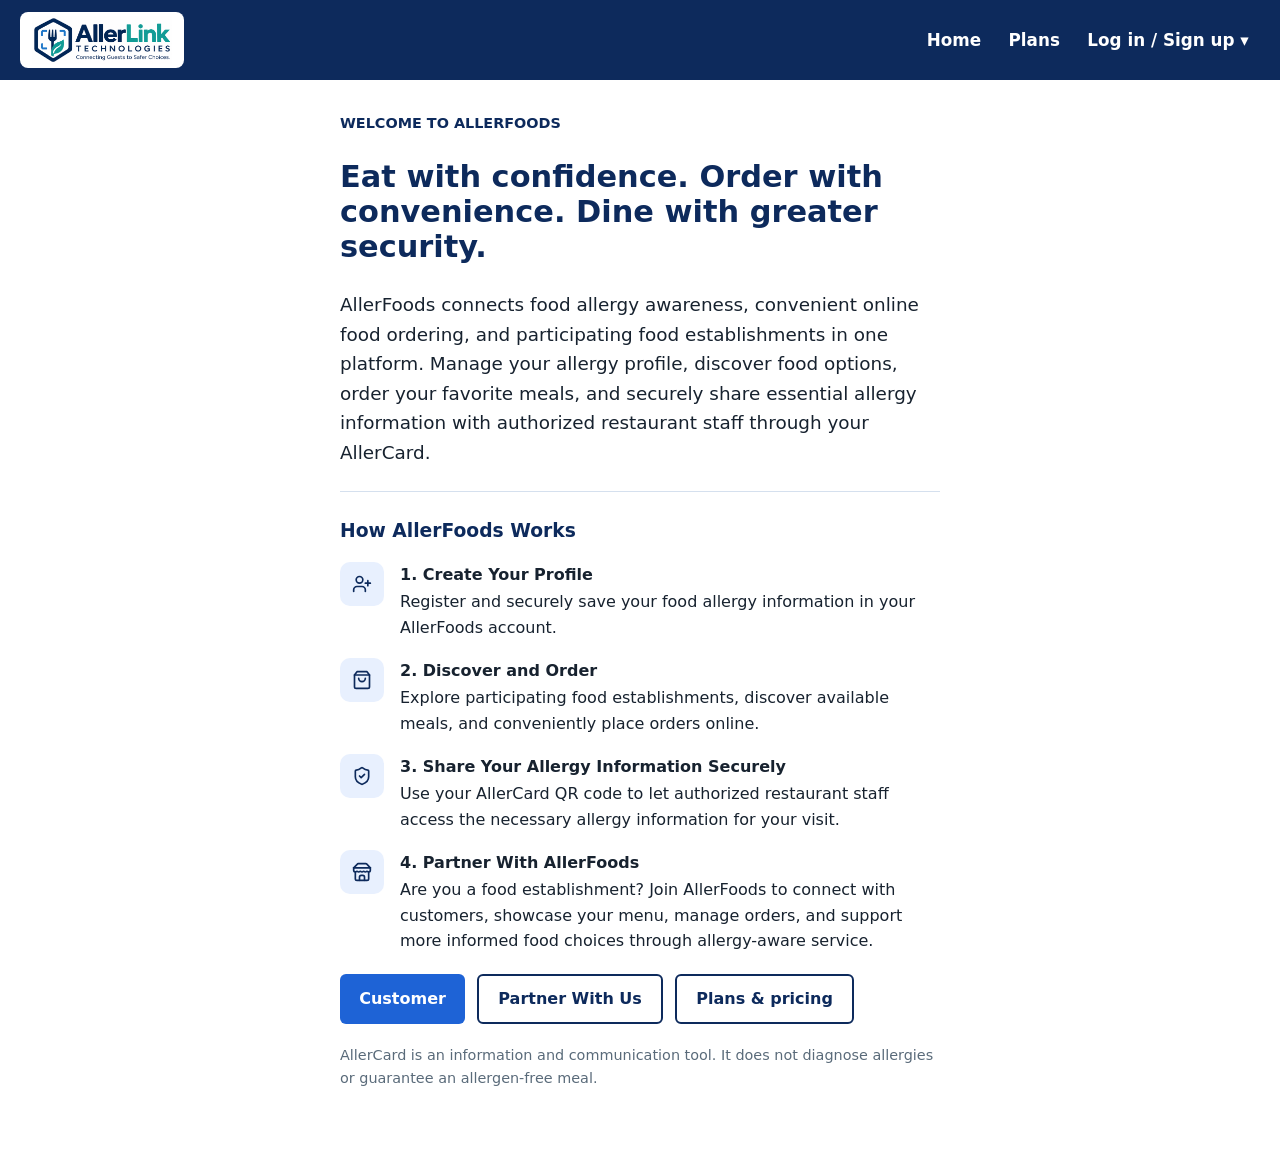
==== commit 3963ccff: "Add files via upload" ====
--- a/index.html
+++ b/index.html
@@ -14,6 +14,7 @@
     <a href="#" data-go="home" class="brand"><img src="logo.png" alt="AllerLink Technologies"></a>
     <nav>
       <button data-go="home">Home</button>
+      <button data-go="pricing">Plans</button>
       <div class="dropdown" id="login-menu">
         <button type="button" class="dropdown-toggle" aria-haspopup="true" aria-expanded="false">Log in / Sign up ▾</button>
         <ul class="dropdown-menu" hidden>
@@ -47,10 +48,12 @@
         <button data-go="employee-users"><svg viewBox="0 0 24 24" aria-hidden="true"><path d="M16 21v-2a4 4 0 0 0-4-4H6a4 4 0 0 0-4 4v2"/><circle cx="9" cy="7" r="4"/><path d="M22 21v-2a4 4 0 0 0-3-3.87"/><path d="M16 3.13a4 4 0 0 1 0 7.75"/></svg> Users</button>
         <button data-go="employee-businesses"><svg viewBox="0 0 24 24" aria-hidden="true"><path d="M6 22V4a2 2 0 0 1 2-2h8a2 2 0 0 1 2 2v18Z"/><path d="M6 12H4a2 2 0 0 0-2 2v6a2 2 0 0 0 2 2h2"/><path d="M18 9h2a2 2 0 0 1 2 2v9a2 2 0 0 1-2 2h-2"/><path d="M10 6h4"/><path d="M10 10h4"/><path d="M10 14h4"/><path d="M10 18h4"/></svg> Businesses</button>
         <button data-go="employee-confirmations"><svg viewBox="0 0 24 24" aria-hidden="true"><rect width="8" height="4" x="8" y="2" rx="1" ry="1"/><path d="M16 4h2a2 2 0 0 1 2 2v14a2 2 0 0 1-2 2H6a2 2 0 0 1-2-2V6a2 2 0 0 1 2-2h2"/><path d="m9 14 2 2 4-4"/></svg> Confirmation</button>
+        <button data-go="employee-promos"><svg viewBox="0 0 24 24" aria-hidden="true"><path d="m3 11 18-5v12L3 14v-3z"/><path d="M11.6 16.8a3 3 0 1 1-5.8-1.6"/></svg> Promotions</button>
       </div>
       <div data-role="establishment">
         <button data-go="partner-home"><svg viewBox="0 0 24 24" aria-hidden="true"><path d="M20 21v-2a4 4 0 0 0-4-4H8a4 4 0 0 0-4 4v2"/><circle cx="12" cy="7" r="4"/></svg> Profile</button>
         <button data-go="partner-products"><svg viewBox="0 0 24 24" aria-hidden="true"><path d="M6 2 3 6v14a2 2 0 0 0 2 2h14a2 2 0 0 0 2-2V6l-3-4Z"/><path d="M3 6h18"/><path d="M16 10a4 4 0 0 1-8 0"/></svg> Products</button>
+        <button data-go="partner-promos"><svg viewBox="0 0 24 24" aria-hidden="true"><path d="m3 11 18-5v12L3 14v-3z"/><path d="M11.6 16.8a3 3 0 1 1-5.8-1.6"/></svg> Promotions</button>
         <button data-go="partner-sales"><svg viewBox="0 0 24 24" aria-hidden="true"><path d="M3 3v18h18"/><path d="M7 16V9"/><path d="M12 16v-5"/><path d="M17 16V5"/></svg> Sales</button>
         <button data-go="dashboard"><svg viewBox="0 0 24 24" aria-hidden="true"><path d="M3 7V5a2 2 0 0 1 2-2h2"/><path d="M17 3h2a2 2 0 0 1 2 2v2"/><path d="M21 17v2a2 2 0 0 1-2 2h-2"/><path d="M7 21H5a2 2 0 0 1-2-2v-2"/><path d="M7 12h10"/></svg> Scan AllerCard</button>
       </div>
@@ -87,6 +90,7 @@
       <div class="actions">
         <button class="primary" data-go="login" data-kind="customer">Customer</button>
         <button class="ghost" data-go="partner">Partner With Us</button>
+        <button class="ghost" data-go="pricing">Plans &amp; pricing</button>
       </div>
       <p class="note">AllerCard is an information and communication tool. It does not diagnose allergies or guarantee an allergen-free meal.</p>
     </section>
@@ -149,14 +153,20 @@
       <h3>Your favorite restaurants</h3>
       <div class="rest-grid" id="home-favorites"></div>
 
-      <h3>Promos</h3>
-      <div class="promo-grid" id="home-promos"></div>
-
-      <h3>Events</h3>
-      <ul class="event-list" id="home-events"></ul>
-
-      <h3>Sponsored</h3>
-      <div class="promo-grid" id="home-ads"></div>
+      <div id="home-promos-block" hidden>
+        <h3>Promos</h3>
+        <div class="promo-grid" id="home-promos"></div>
+      </div>
+
+      <div id="home-events-block" hidden>
+        <h3>Events</h3>
+        <ul class="event-list" id="home-events"></ul>
+      </div>
+
+      <div id="home-ads-block" hidden>
+        <h3>Sponsored</h3>
+        <div class="promo-grid" id="home-ads"></div>
+      </div>
     </section>
 
     <section data-view="orders" hidden>
@@ -196,7 +206,7 @@
             <button class="ghost" id="btn-download">Download card</button>
             <button class="primary" data-go="delivery">Order physical AllerCard</button>
           </div>
-          <p class="note">AllerPass package: ₱199 per 3 months. Includes your AllerCard, profile updates anytime, and access at every participating establishment.</p>
+          <p class="note">AllerCard: <b data-plan-price="allercard"></b>. A physical QR card to store and share your allergy profile with participating food establishments.</p>
         </div>
       </div>
     </section>
@@ -311,6 +321,7 @@
 
     <section data-view="delivery" hidden>
       <h2>Delivery information</h2>
+      <p class="note">AllerCard: <b data-plan-price="allercard"></b></p>
       <form id="form-delivery">
         <label>Contact number <input name="phone" type="tel" required></label>
         <label>House/building number and street <input name="street" required></label>
@@ -338,9 +349,19 @@
     </section>
 
     <!-- 2. FOOD ESTABLISHMENT FLOW -->
+    <section data-view="pricing" hidden>
+      <h2>Plans &amp; pricing</h2>
+      <p class="lead">Simple pricing for diners and for food businesses.</p>
+      <h3>For diners</h3>
+      <div class="plan-grid" id="pricing-diners"></div>
+      <h3>For food businesses</h3>
+      <p class="note">Monthly subscriptions, billed after your application is approved.</p>
+      <div class="plan-grid" id="pricing-business"></div>
+    </section>
+
     <section data-view="partner" hidden>
       <h2>Partner with AllerLink</h2>
-      <p>Membership: <b>₱399 per month</b>, billed after your application is approved.</p>
+      <p>Choose a plan below. Billing starts after your application is approved. <a href="#" data-go="pricing">Compare plans</a></p>
       <form id="form-partner">
         <label>Business name <input name="business_name" required></label>
         <label>Business type
@@ -352,6 +373,10 @@
         <label>Business email (this is your login) <input name="email" type="email" required></label>
         <label>Password <input name="password" type="password" minlength="8" required></label>
         <label>Phone number <input name="phone" type="tel" required></label>
+        <fieldset class="plan-field">
+          <legend>Choose your plan</legend>
+          <div id="plan-options"></div>
+        </fieldset>
         <fieldset class="doc-group">
           <legend>Proof of registered business</legend>
           <p class="note">Upload a clear photo or scan of each document. PDF or image (JPG, PNG, ...), up to 2 MB each. Only the AllerLink team reviewing your application can see them.</p>
@@ -382,6 +407,7 @@
     <section data-view="partner-home" hidden>
       <h2>Business profile</h2>
       <p class="note">Your restaurant or café account on AllerLink. Guests never see this page.</p>
+      <p class="panel plan-summary">Your plan: <b id="partner-plan">—</b> <a href="#" data-go="pricing">Compare plans</a></p>
       <form class="panel" id="form-partner-profile">
         <div class="avatar-wrap">
           <img id="biz-avatar-preview" src="" alt="Business logo" class="avatar" hidden>
@@ -530,6 +556,18 @@
       <div id="ec-list" class="list-stack"></div>
     </section>
 
+    <section data-view="employee-promos" hidden>
+      <h2>Promotions</h2>
+      <p class="note">Promos, events and ads you add here appear on every customer's Home page. You can also hide or delete promotions posted by businesses.</p>
+      <div id="employee-promos-root"></div>
+    </section>
+
+    <section data-view="partner-promos" hidden>
+      <h2>Promotions</h2>
+      <p class="note">Post a promo or event for your restaurant. It appears on every customer's Home page with a button to your menu. Link one of your dishes to feature it.</p>
+      <div id="partner-promos-root"></div>
+    </section>
+
     <section data-view="dashboard" hidden>
       <h2>Scan AllerCard</h2>
       <div class="stats"><div class="stat"><small>Total scans</small><b id="stat-total">0</b></div></div>
@@ -572,12 +610,13 @@
   <script src="card3d.js"></script>
   <script src="allergy-picker.js"></script>
   <script src="business-documents.js"></script>
+  <script src="plans.js"></script>
   <script src="diets.js"></script>
   <script src="app.js"></script>
   <script src="foods.js"></script>
-  <script src="promos.js"></script>
   <script src="customer-home.js"></script>
   <script src="employee.js"></script>
+  <script src="promo-manager.js"></script>
   <script src="card-zoom.js"></script>
 </body>
 </html>
--- a/styles.css
+++ b/styles.css
@@ -402,3 +402,52 @@
 .rest-item .fav-btn { position: absolute; top: .3rem; right: .3rem; }
 .fav-btn:hover { transform: scale(1.15); }
 .fav-inline { margin-left: auto; font-size: 1.7rem; }
+
+/* Promotions */
+.promo-img { width: 100%; max-height: 170px; object-fit: cover; border-radius: 8px; }
+.promo-thumb { width: 120px; height: 80px; object-fit: cover; border-radius: 8px; flex: none; }
+.promo-preview { width: 200px; height: 120px; }
+.promo-card a, .ad-card a, .event-list a { justify-self: start; }
+.promo-card button, .event-list button { justify-self: start; }
+
+/* Post composer and feed (Promotions pages) */
+.composer { gap: .75rem; }
+.post-author { display: flex; align-items: center; gap: .7rem; }
+.post-author small { display: block; color: #5a6b7a; }
+.post-avatar { flex: none; display: grid; place-items: center; width: 44px; height: 44px; overflow: hidden;
+               border-radius: 50%; background: var(--blue-light); color: var(--navy); font-weight: 700; }
+.post-avatar img { width: 100%; height: 100%; object-fit: cover; }
+.composer textarea { resize: vertical; }
+.post-preview { width: 100%; max-width: 420px; height: auto; }
+.post-preview img { height: auto; max-height: 320px; }
+.composer-tools { display: flex; flex-wrap: wrap; align-items: center; gap: .6rem; }
+.tool-btn { display: inline-flex; align-items: center; gap: .45rem; padding: .45rem .9rem; border: 1px solid var(--line);
+            border-radius: 999px; background: #fff; color: var(--navy); font-weight: 600; cursor: pointer; }
+.tool-btn:hover { border-color: var(--blue); }
+.tool-btn svg { width: 18px; height: 18px; fill: none; stroke: currentColor; stroke-width: 2; stroke-linecap: round; stroke-linejoin: round; }
+.composer-more summary { cursor: pointer; font-weight: 600; color: var(--navy); }
+.composer-more-body { display: grid; gap: .8rem; margin-top: .75rem; }
+.composer-actions { display: flex; justify-content: flex-end; gap: .6rem; }
+.post-card { gap: .5rem; }
+.post-card h4 { margin: .25rem 0 0; color: var(--navy); }
+.post-card p { margin: 0; white-space: pre-line; }
+.post-img { width: 100%; max-height: 360px; object-fit: cover; border-radius: 10px; }
+.post-actions { display: flex; gap: 1rem; padding-top: .4rem; border-top: 1px solid var(--line); }
+
+/* Plans and pricing */
+.plan-grid { display: grid; grid-template-columns: repeat(auto-fit, minmax(230px, 1fr)); gap: 1rem; margin-bottom: 1rem; }
+.plan-card { align-content: start; margin-bottom: 0; }
+.plan-card h4 { margin: 0; color: var(--navy); font-size: 1.2rem; }
+.plan-price { margin: 0; }
+.plan-price b { font-size: 2rem; color: var(--navy); }
+.plan-card button { align-self: end; }
+.plan-field { border: 0; margin: 0; padding: 0; min-width: 0; }
+.plan-field legend { padding: 0; font-weight: 600; font-size: 1.1rem; color: var(--navy); }
+#plan-options { display: grid; gap: .6rem; margin-top: .4rem; }
+.plan-option { display: flex; gap: .7rem; align-items: start; padding: .75rem 1rem; border: 1px solid var(--line);
+               border-radius: 10px; background: #fff; font-weight: 400; cursor: pointer; }
+.plan-option:has(input:checked) { border-color: var(--blue); background: #f3f7fe; }
+.plan-option input { width: auto; padding: 0; margin-top: .3rem; }
+.plan-option small { display: block; color: #5a6b7a; }
+.plan-summary { display: block; }
+#employee-promos-root, #partner-promos-root { max-width: 640px; }
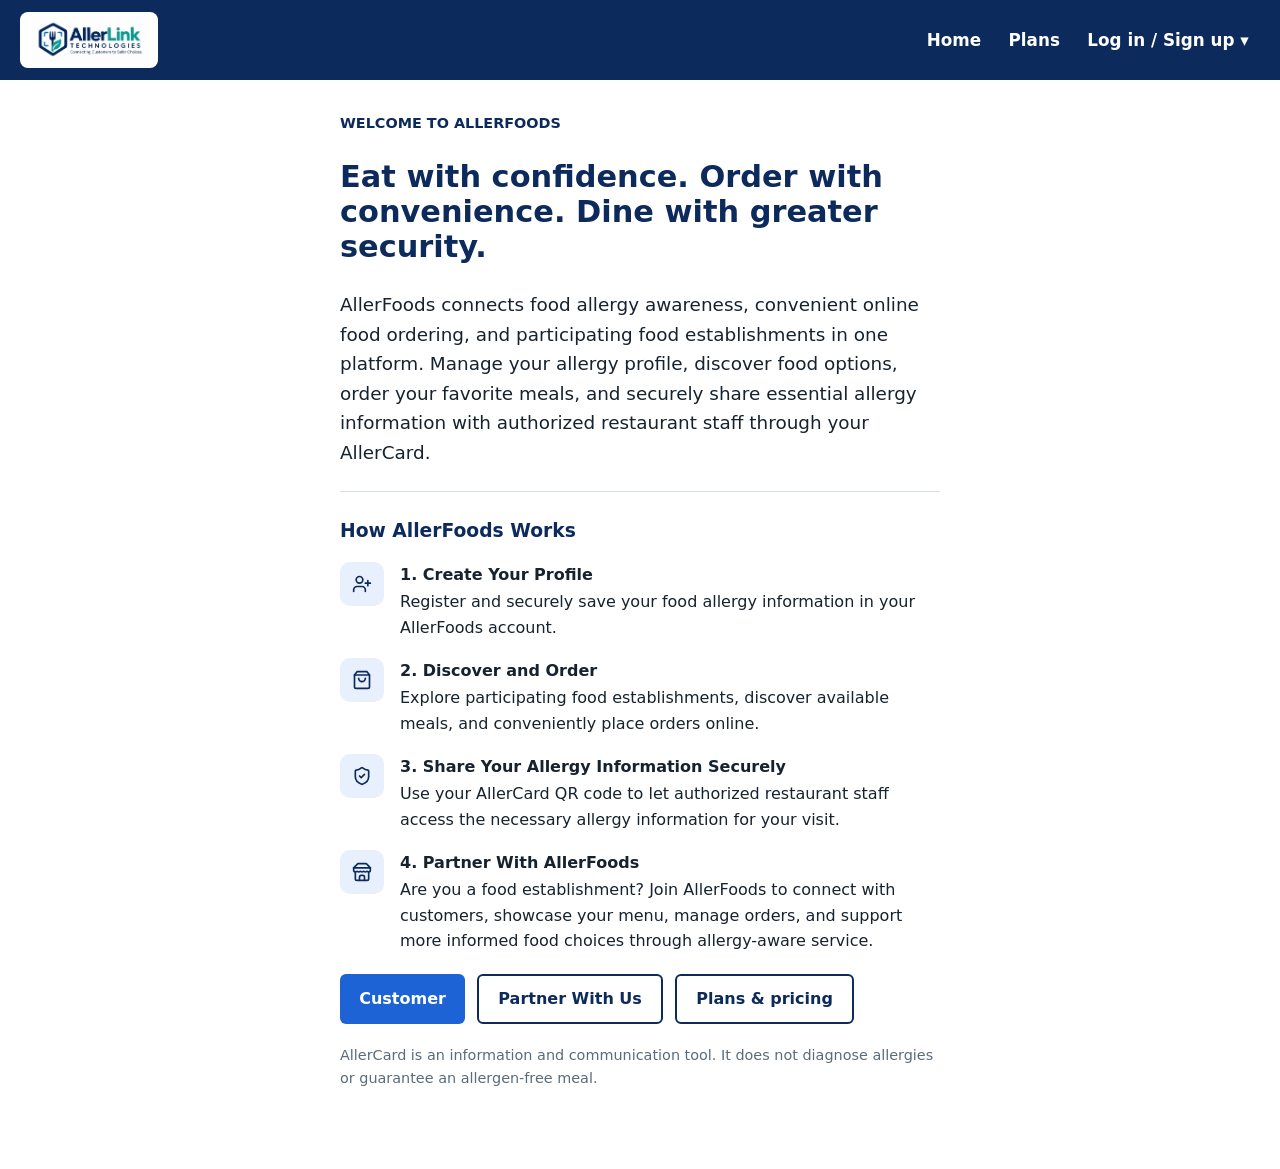
==== commit 35a3bca5: "Add files via upload" ====
--- a/index.html
+++ b/index.html
@@ -5,6 +5,8 @@
   <meta name="viewport" content="width=device-width, initial-scale=1">
   <title>AllerLink Technologies | Connecting Customers to Safer Choices</title>
   <link rel="stylesheet" href="styles.css">
+  <link rel="icon" type="image/png" href="/favicon.png">
+  <link rel="icon" type="image/x-icon" href="/favicon.ico">
 </head>
 <body>
   <header class="bar">
@@ -32,6 +34,7 @@
   <div class="layout" id="layout">
     <aside id="sidenav" aria-label="Dashboard menu" hidden>
       <button type="button" id="btn-menu-close" class="menu-close" aria-label="Close menu">×</button>
+      <div class="side-user" id="side-user" hidden></div>
       <div data-role="customer">
         <button data-go="customer-home"><svg viewBox="0 0 24 24" aria-hidden="true"><rect width="7" height="7" x="3" y="3" rx="1"/><rect width="7" height="7" x="14" y="3" rx="1"/><rect width="7" height="7" x="14" y="14" rx="1"/><rect width="7" height="7" x="3" y="14" rx="1"/></svg> Home</button>
         <button data-go="foods"><svg viewBox="0 0 24 24" aria-hidden="true"><path d="M3 2v7c0 1.1.9 2 2 2h4a2 2 0 0 0 2-2V2"/><path d="M7 2v20"/><path d="M21 15V2a5 5 0 0 0-5 5v6c0 1.1.9 2 2 2h3Zm0 0v7"/></svg> Explore Food</button>
@@ -141,6 +144,7 @@
 
     <section data-view="customer-home" hidden>
       <h2 id="home-welcome">Welcome back!</h2>
+      <p class="note" id="home-membership"></p>
       <p class="note">Here is what is happening with your AllerFoods account today.</p>
 
       <h3>Order summary</h3>
@@ -193,6 +197,15 @@
     <section data-view="card" hidden>
       <h2>My AllerCard</h2>
 
+      <div id="card-gate" hidden>
+        <p class="lead">You are not a member yet. Get your AllerCard to store and share your allergy profile with participating restaurants. You can keep using AllerFoods without it.</p>
+        <div class="gate-grid">
+          <div id="card-gate-plan"></div>
+          <div class="panel"><h3>Payment</h3><div id="card-pay"></div></div>
+        </div>
+      </div>
+
+      <div id="card-content" hidden>
       <div class="card-layout">
         <div class="card-visual">
           <div id="card3d" aria-label="3D AllerCard. Drag to rotate."></div>
@@ -208,6 +221,7 @@
           </div>
           <p class="note">AllerCard: <b data-plan-price="allercard"></b>. A physical QR card to store and share your allergy profile with participating food establishments.</p>
         </div>
+      </div>
       </div>
     </section>
 
@@ -350,18 +364,20 @@
 
     <!-- 2. FOOD ESTABLISHMENT FLOW -->
     <section data-view="pricing" hidden>
-      <h2>Plans &amp; pricing</h2>
-      <p class="lead">Simple pricing for diners and for food businesses.</p>
-      <h3>For diners</h3>
-      <div class="plan-grid" id="pricing-diners"></div>
-      <h3>For food businesses</h3>
-      <p class="note">Monthly subscriptions, billed after your application is approved.</p>
+      <div class="pricing-hero">
+        <h2>Plans &amp; pricing</h2>
+        <p>Simple pricing for diners and for food businesses.</p>
+      </div>
+      <h3 class="pricing-title">For diners</h3>
+      <div class="plan-grid plan-grid-single" id="pricing-diners"></div>
+      <h3 class="pricing-title">For food businesses</h3>
+      <p class="note">Monthly subscriptions. You pick your plan after you fill in the application form.</p>
       <div class="plan-grid" id="pricing-business"></div>
     </section>
 
     <section data-view="partner" hidden>
       <h2>Partner with AllerLink</h2>
-      <p>Choose a plan below. Billing starts after your application is approved. <a href="#" data-go="pricing">Compare plans</a></p>
+      <p>Fill in the form, then choose your plan and pay (demo) to send your application. <a href="#" data-go="pricing">Compare plans</a></p>
       <form id="form-partner">
         <label>Business name <input name="business_name" required></label>
         <label>Business type
@@ -373,10 +389,6 @@
         <label>Business email (this is your login) <input name="email" type="email" required></label>
         <label>Password <input name="password" type="password" minlength="8" required></label>
         <label>Phone number <input name="phone" type="tel" required></label>
-        <fieldset class="plan-field">
-          <legend>Choose your plan</legend>
-          <div id="plan-options"></div>
-        </fieldset>
         <fieldset class="doc-group">
           <legend>Proof of registered business</legend>
           <p class="note">Upload a clear photo or scan of each document. PDF or image (JPG, PNG, ...), up to 2 MB each. Only the AllerLink team reviewing your application can see them.</p>
@@ -407,7 +419,7 @@
     <section data-view="partner-home" hidden>
       <h2>Business profile</h2>
       <p class="note">Your restaurant or café account on AllerLink. Guests never see this page.</p>
-      <p class="panel plan-summary">Your plan: <b id="partner-plan">—</b> <a href="#" data-go="pricing">Compare plans</a></p>
+      <p class="panel plan-summary">Your plan: <b id="partner-plan">—</b> <a href="#" data-go="pricing">Compare plans</a> <button type="button" class="ghost" data-action="change-plan">Change plan</button></p>
       <form class="panel" id="form-partner-profile">
         <div class="avatar-wrap">
           <img id="biz-avatar-preview" src="" alt="Business logo" class="avatar" hidden>
@@ -442,6 +454,7 @@
     <section data-view="partner-products" hidden>
       <h2>Products</h2>
       <p class="note">Add dishes guests can order on AllerFoods. Include ingredients so allergy checks stay accurate.</p>
+      <p class="note" id="plan-usage"></p>
       <form class="panel" id="form-product">
         <h3 id="product-form-title">Add product</h3>
         <label>Name <input name="name" required placeholder="Grilled Chicken Bowl"></label>
@@ -468,6 +481,7 @@
         <button type="button" data-range="monthly">Monthly</button>
         <button type="button" data-range="yearly">Yearly</button>
       </div>
+      <p class="note" id="sales-plan-note" hidden>Your plan includes daily and monthly reports. Change your plan to unlock yearly reports.</p>
       <div class="stats">
         <div class="stat"><small id="sales-label">Today</small><b id="sales-total">₱0</b></div>
         <div class="stat"><small>Orders</small><b id="sales-count">0</b></div>
@@ -609,12 +623,19 @@
   <script src="cardart.js"></script>
   <script src="card3d.js"></script>
   <script src="allergy-picker.js"></script>
+  <dialog id="plan-dialog" class="plan-dialog">
+    <button type="button" class="dialog-close" aria-label="Close">×</button>
+    <div id="plan-dialog-body"></div>
+  </dialog>
+
   <script src="business-documents.js"></script>
+  <script src="payment.js"></script>
   <script src="plans.js"></script>
   <script src="diets.js"></script>
   <script src="app.js"></script>
   <script src="foods.js"></script>
   <script src="customer-home.js"></script>
+  <script src="membership.js"></script>
   <script src="employee.js"></script>
   <script src="promo-manager.js"></script>
   <script src="card-zoom.js"></script>
--- a/styles.css
+++ b/styles.css
@@ -435,12 +435,6 @@
 .post-actions { display: flex; gap: 1rem; padding-top: .4rem; border-top: 1px solid var(--line); }
 
 /* Plans and pricing */
-.plan-grid { display: grid; grid-template-columns: repeat(auto-fit, minmax(230px, 1fr)); gap: 1rem; margin-bottom: 1rem; }
-.plan-card { align-content: start; margin-bottom: 0; }
-.plan-card h4 { margin: 0; color: var(--navy); font-size: 1.2rem; }
-.plan-price { margin: 0; }
-.plan-price b { font-size: 2rem; color: var(--navy); }
-.plan-card button { align-self: end; }
 .plan-field { border: 0; margin: 0; padding: 0; min-width: 0; }
 .plan-field legend { padding: 0; font-weight: 600; font-size: 1.1rem; color: var(--navy); }
 #plan-options { display: grid; gap: .6rem; margin-top: .4rem; }
@@ -451,3 +445,54 @@
 .plan-option small { display: block; color: #5a6b7a; }
 .plan-summary { display: block; }
 #employee-promos-root, #partner-promos-root { max-width: 640px; }
+
+/* Plans page, plan pop-up, payment form, member label */
+main:has([data-view="pricing"]:not([hidden])) { max-width: 1120px; }
+.pricing-hero { margin: 0 0 1.5rem; padding: 2rem 1.5rem; text-align: center; color: #fff; border-radius: 16px;
+                background: linear-gradient(135deg, var(--navy), var(--blue)); }
+.pricing-hero h2 { margin: 0 0 .25rem; color: #fff; font-size: clamp(1.7rem, 4vw, 2.3rem); }
+.pricing-hero p { margin: 0; opacity: .9; font-size: 1.1rem; }
+.pricing-title { margin: 1.75rem 0 .5rem; color: var(--navy); font-size: 1.3rem; }
+.plan-grid { display: grid; grid-template-columns: repeat(auto-fit, minmax(250px, 1fr)); gap: 1.25rem; margin-bottom: 1rem; align-items: stretch; }
+.plan-grid-single { grid-template-columns: minmax(250px, 420px); }
+.plan-card { display: flex; flex-direction: column; gap: .6rem; padding: 1.5rem; background: #fff; border: 1px solid var(--line);
+             border-top: 5px solid var(--blue); border-radius: 14px; box-shadow: 0 2px 10px rgba(13, 42, 92, .07); }
+.plan-card h4 { margin: 0; color: var(--navy); font-size: 1.25rem; }
+.plan-target { margin: 0; color: #5a6b7a; font-size: .95rem; }
+.plan-price { margin: .4rem 0 0; }
+.plan-price b { font-size: 2.4rem; line-height: 1; color: var(--navy); }
+.plan-price span { color: #5a6b7a; font-weight: 600; }
+.plan-desc { margin: 0; color: #3a4a5a; font-size: .95rem; }
+.plan-features { flex: 1; margin: .4rem 0 .8rem; padding: .8rem 0 0; list-style: none; border-top: 1px solid var(--line); display: grid; gap: .45rem; align-content: start; }
+.plan-features li { position: relative; padding-left: 1.6rem; font-size: .95rem; }
+.plan-features li::before { content: "✓"; position: absolute; left: 0; color: var(--blue); font-weight: 700; }
+.plan-card button { width: 100%; }
+.plan-enterprise { background: linear-gradient(160deg, var(--navy), #153b7d); border-color: var(--navy); border-top-color: #4aa3ff; color: #fff; }
+.plan-enterprise h4, .plan-enterprise .plan-price b { color: #fff; }
+.plan-enterprise .plan-target, .plan-enterprise .plan-price span, .plan-enterprise .plan-desc { color: #d5e0f5; }
+.plan-enterprise .plan-features { border-top-color: rgba(255, 255, 255, .25); }
+.plan-enterprise .plan-features li::before { color: #7fc0ff; }
+.plan-enterprise button.primary { background: #fff; color: var(--navy); }
+.plan-highlight { outline: 3px solid var(--blue); outline-offset: 2px; }
+.plan-dialog { width: min(1040px, 94vw); max-height: 92vh; padding: 1.5rem; border: 0; border-radius: 16px; background: #fff; }
+.plan-dialog::backdrop { background: rgba(13, 42, 92, .6); }
+.plan-dialog h3 { margin-top: 0; color: var(--navy); }
+.dialog-close { position: absolute; top: .6rem; right: .8rem; width: 40px; height: 40px; border: 0; border-radius: 50%;
+                background: #eef3fb; color: var(--navy); font-size: 1.5rem; cursor: pointer; }
+.gate-grid { display: grid; grid-template-columns: repeat(auto-fit, minmax(280px, 1fr)); gap: 1.25rem; align-items: start; margin-top: 1rem; }
+.pay-form { display: grid; gap: .8rem; }
+.pay-demo { margin: 0; padding: .6rem .8rem; background: #fff7e0; border-radius: 8px; font-size: .9rem; }
+.pay-methods { display: flex; flex-wrap: wrap; gap: .5rem; }
+.pay-method { display: flex; align-items: center; gap: .4rem; padding: .45rem .9rem; border: 1px solid var(--line);
+              border-radius: 999px; font-weight: 600; cursor: pointer; }
+.pay-method:has(input:checked) { border-color: var(--blue); background: #f3f7fe; }
+.pay-method input { width: auto; padding: 0; }
+.pay-group { display: grid; gap: .8rem; }
+.pay-row { display: grid; grid-template-columns: 1fr 1fr; gap: .8rem; }
+.side-user { display: flex; align-items: center; gap: .7rem; margin: .25rem 0 .75rem; padding: .7rem; border-radius: 10px;
+             background: rgba(255, 255, 255, .1); color: #fff; }
+.side-user div { display: grid; gap: .15rem; min-width: 0; }
+.side-user b { overflow: hidden; text-overflow: ellipsis; white-space: nowrap; }
+.side-user .badge { justify-self: start; }
+.side-user a { color: #bcd4ff; font-size: .85rem; }
+#sales-range button:disabled { opacity: .45; cursor: not-allowed; }
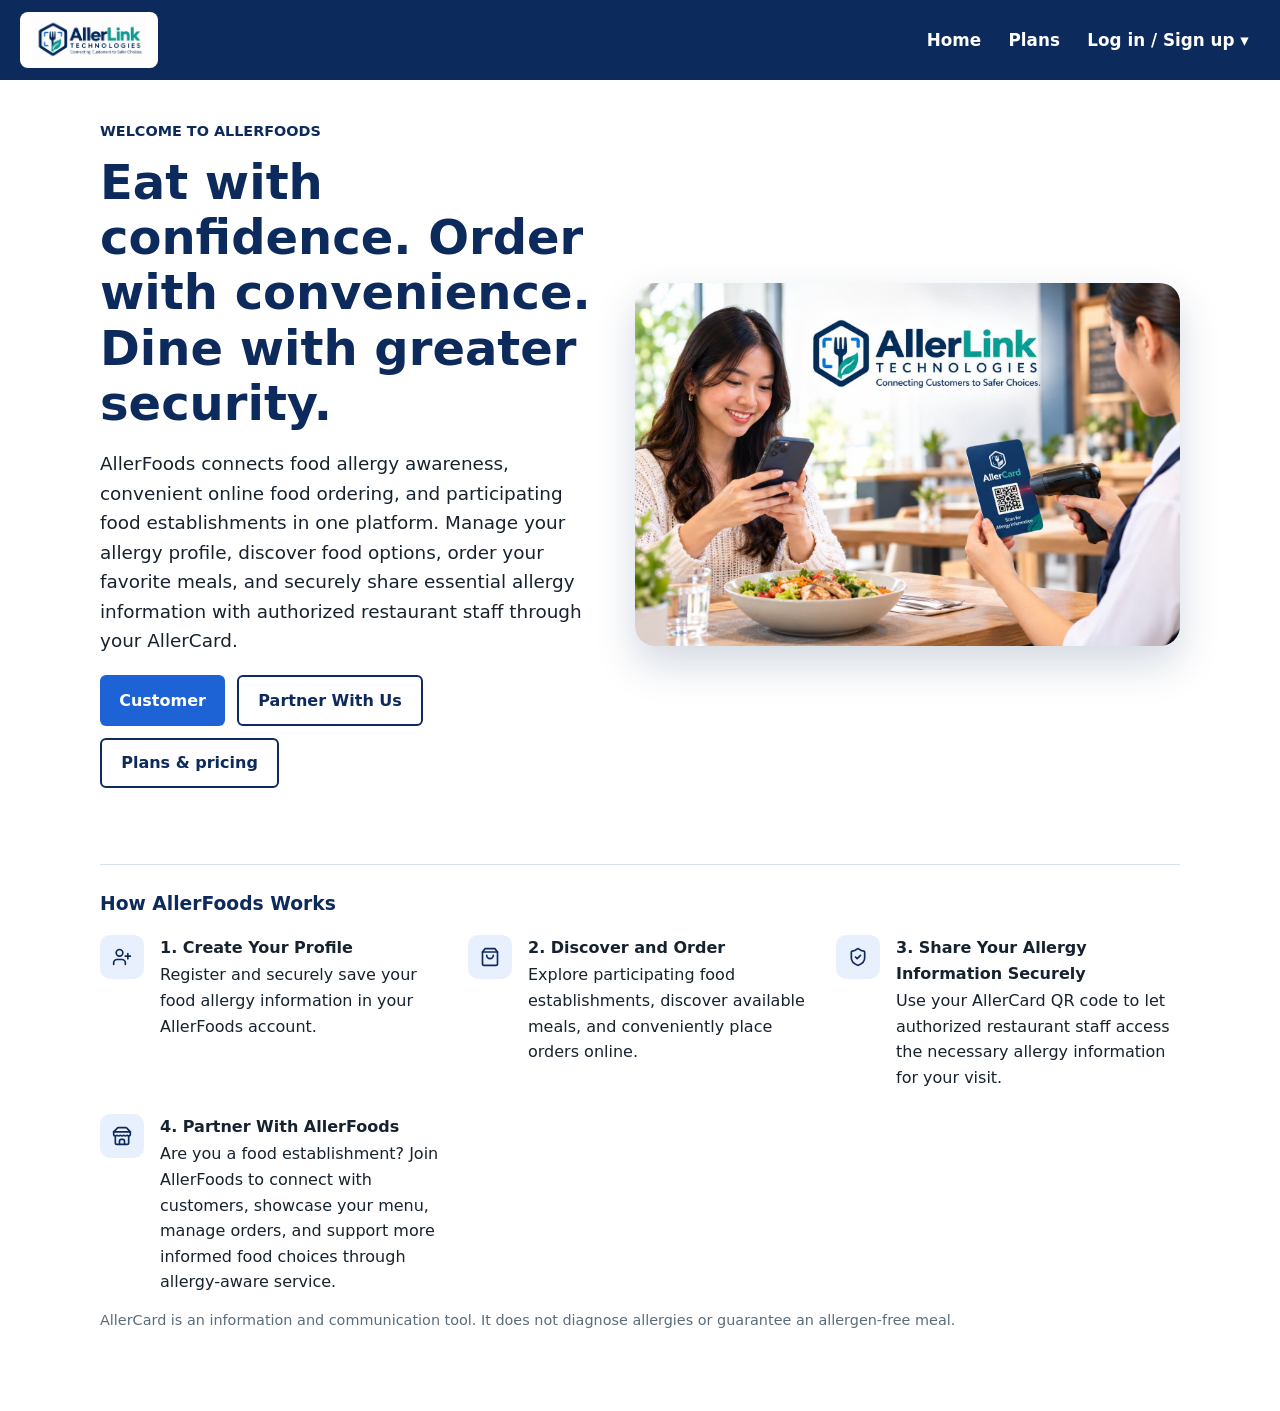
==== commit 4460cfe3: "Add files via upload" ====
--- a/index.html
+++ b/index.html
@@ -67,9 +67,19 @@
 
     <!-- 1. HOMEPAGE -->
     <section data-view="home" class="welcome">
-      <p class="eyebrow">Welcome to AllerFoods</p>
-      <h1>Eat with confidence. Order with convenience. Dine with greater security.</h1>
-      <p class="lead">AllerFoods connects food allergy awareness, convenient online food ordering, and participating food establishments in one platform. Manage your allergy profile, discover food options, order your favorite meals, and securely share essential allergy information with authorized restaurant staff through your AllerCard.</p>
+      <div class="hero">
+        <div class="hero-text">
+          <p class="eyebrow">Welcome to AllerFoods</p>
+          <h1>Eat with confidence. Order with convenience. Dine with greater security.</h1>
+          <p class="lead">AllerFoods connects food allergy awareness, convenient online food ordering, and participating food establishments in one platform. Manage your allergy profile, discover food options, order your favorite meals, and securely share essential allergy information with authorized restaurant staff through your AllerCard.</p>
+          <div class="actions">
+            <button class="primary" data-go="login" data-kind="customer">Customer</button>
+            <button class="ghost" data-go="partner">Partner With Us</button>
+            <button class="ghost" data-go="pricing">Plans &amp; pricing</button>
+          </div>
+        </div>
+        <img class="hero-img" src="hero.jpg" width="1536" height="1024" alt="A diner using her phone while a restaurant staff member scans her AllerCard">
+      </div>
       <hr>
       <h3>How AllerFoods Works</h3>
       <ol class="steps">
@@ -90,11 +100,6 @@
           <div><b>4. Partner With AllerFoods</b><p>Are you a food establishment? Join AllerFoods to connect with customers, showcase your menu, manage orders, and support more informed food choices through allergy-aware service.</p></div>
         </li>
       </ol>
-      <div class="actions">
-        <button class="primary" data-go="login" data-kind="customer">Customer</button>
-        <button class="ghost" data-go="partner">Partner With Us</button>
-        <button class="ghost" data-go="pricing">Plans &amp; pricing</button>
-      </div>
       <p class="note">AllerCard is an information and communication tool. It does not diagnose allergies or guarantee an allergen-free meal.</p>
     </section>
 
@@ -371,7 +376,7 @@
       <h3 class="pricing-title">For diners</h3>
       <div class="plan-grid plan-grid-single" id="pricing-diners"></div>
       <h3 class="pricing-title">For food businesses</h3>
-      <p class="note">Monthly subscriptions. You pick your plan after you fill in the application form.</p>
+      <p class="note">Businesses pay a monthly plan fee, and AllerFoods takes a <b data-commission></b> commission on sales made through the platform. You pick your plan after you fill in the application form.</p>
       <div class="plan-grid" id="pricing-business"></div>
     </section>
 
@@ -394,6 +399,8 @@
           <p class="note">Upload a clear photo or scan of each document. PDF or image (JPG, PNG, ...), up to 2 MB each. Only the AllerLink team reviewing your application can see them.</p>
           <div id="doc-fields"></div>
         </fieldset>
+        <p class="notice"><b>Commission:</b> AllerFoods takes a <span data-commission></span> commission on sales made through the platform.</p>
+        <label class="check"><input type="checkbox" name="commission" required> I agree to the <span data-commission></span> sales commission described above.</label>
         <label class="check"><input type="checkbox" name="consent" required> I acknowledge the privacy notice and agree to handle customer allergy information only for food-safety communication.</label>
         <button class="primary">Submit application</button>
       </form>
@@ -475,7 +482,7 @@
 
     <section data-view="partner-sales" hidden>
       <h2>Sales</h2>
-      <p class="note">Totals from recorded partner sales. Switch the range below.</p>
+      <p class="note">Totals from recorded partner sales. Switch the range below. AllerFoods takes a <b data-commission></b> commission on sales made through the platform.</p>
       <div class="filters" id="sales-range">
         <button type="button" data-range="daily" aria-pressed="true">Daily</button>
         <button type="button" data-range="monthly">Monthly</button>
--- a/styles.css
+++ b/styles.css
@@ -496,3 +496,11 @@
 .side-user .badge { justify-self: start; }
 .side-user a { color: #bcd4ff; font-size: .85rem; }
 #sales-range button:disabled { opacity: .45; cursor: not-allowed; }
+
+/* Homepage hero */
+main:has([data-view="home"]:not([hidden])) { max-width: 1120px; }
+.hero { display: grid; grid-template-columns: minmax(0, 1fr) minmax(0, 1.1fr); gap: 2.5rem; align-items: center; padding: .5rem 0 2rem; }
+.welcome .hero h1 { margin: 0 0 1rem; font-size: clamp(1.9rem, 4.2vw, 3rem); }
+.hero-img { display: block; width: 100%; height: auto; border-radius: 20px; box-shadow: 0 18px 40px rgba(13, 42, 92, .18); }
+.welcome .steps { grid-template-columns: repeat(auto-fit, minmax(260px, 1fr)); gap: 1.5rem; }
+@media (max-width: 860px) { .hero { grid-template-columns: 1fr; gap: 1.5rem; } }
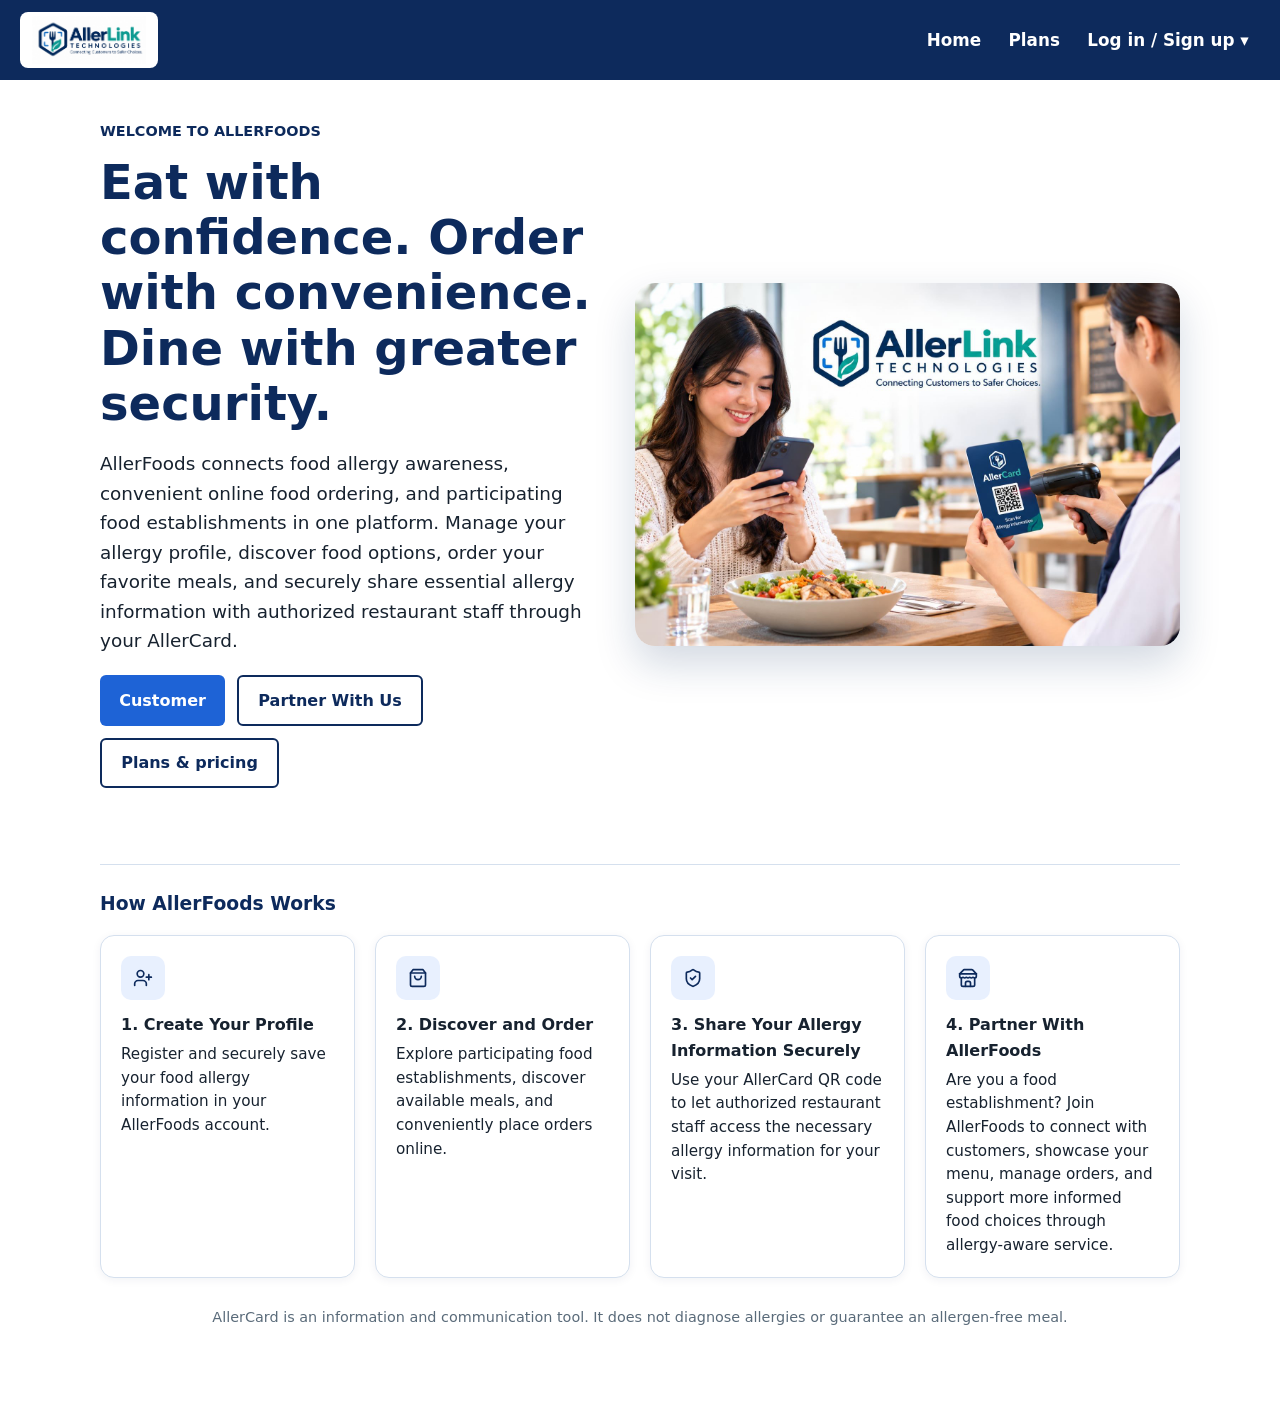
==== commit d3258a50: "Add files via upload" ====
--- a/index.html
+++ b/index.html
@@ -143,6 +143,7 @@
         <label>Age <input name="age" readonly></label>
         <fieldset class="allergy-field"><legend>Food allergies</legend><div id="signup-allergies"></div></fieldset>
         <label>Emergency notes (optional) <textarea name="emergency_notes" rows="2"></textarea></label>
+        <label class="check"><input type="checkbox" id="signup-no-allergies"> I have no food allergies</label>
         <button class="primary">Sign up</button>
       </form>
     </section>
@@ -189,6 +190,7 @@
       <form class="panel" id="form-allergy">
         <fieldset class="allergy-field"><legend>Food allergies</legend><div id="edit-allergies"></div></fieldset>
         <label>Emergency notes (optional) <textarea name="emergency_notes" rows="3"></textarea></label>
+        <label class="check"><input type="checkbox" id="edit-no-allergies"> I have no food allergies</label>
         <button class="primary">Save changes</button>
       </form>
     </section>
--- a/styles.css
+++ b/styles.css
@@ -502,5 +502,17 @@
 .hero { display: grid; grid-template-columns: minmax(0, 1fr) minmax(0, 1.1fr); gap: 2.5rem; align-items: center; padding: .5rem 0 2rem; }
 .welcome .hero h1 { margin: 0 0 1rem; font-size: clamp(1.9rem, 4.2vw, 3rem); }
 .hero-img { display: block; width: 100%; height: auto; border-radius: 20px; box-shadow: 0 18px 40px rgba(13, 42, 92, .18); }
-.welcome .steps { grid-template-columns: repeat(auto-fit, minmax(260px, 1fr)); gap: 1.5rem; }
+.welcome .steps { grid-template-columns: repeat(4, minmax(0, 1fr)); gap: 1.25rem; margin-top: 1rem; }
+.welcome .step { flex-direction: column; gap: .75rem; padding: 1.25rem; background: #fff; border: 1px solid var(--line);
+                 border-radius: 14px; box-shadow: 0 2px 10px rgba(13, 42, 92, .06); }
+.welcome .step p { margin: .35rem 0 0; font-size: .95rem; line-height: 1.55; }
+.welcome > .note { margin-top: 1.75rem; text-align: center; }
+@media (max-width: 1000px) { .welcome .steps { grid-template-columns: repeat(2, minmax(0, 1fr)); } }
+@media (max-width: 600px) { .welcome .steps { grid-template-columns: 1fr; } }
 @media (max-width: 860px) { .hero { grid-template-columns: 1fr; gap: 1.5rem; } }
+
+/* Center the narrow account pages (title, notes and forms together) */
+[data-view="account"], [data-view="settings"], [data-view="allergy"] { max-width: 520px; margin: 0 auto; }
+
+/* "No allergies" locks the allergy dropdown */
+.allergy-dropdown.is-disabled { opacity: .55; pointer-events: none; }
